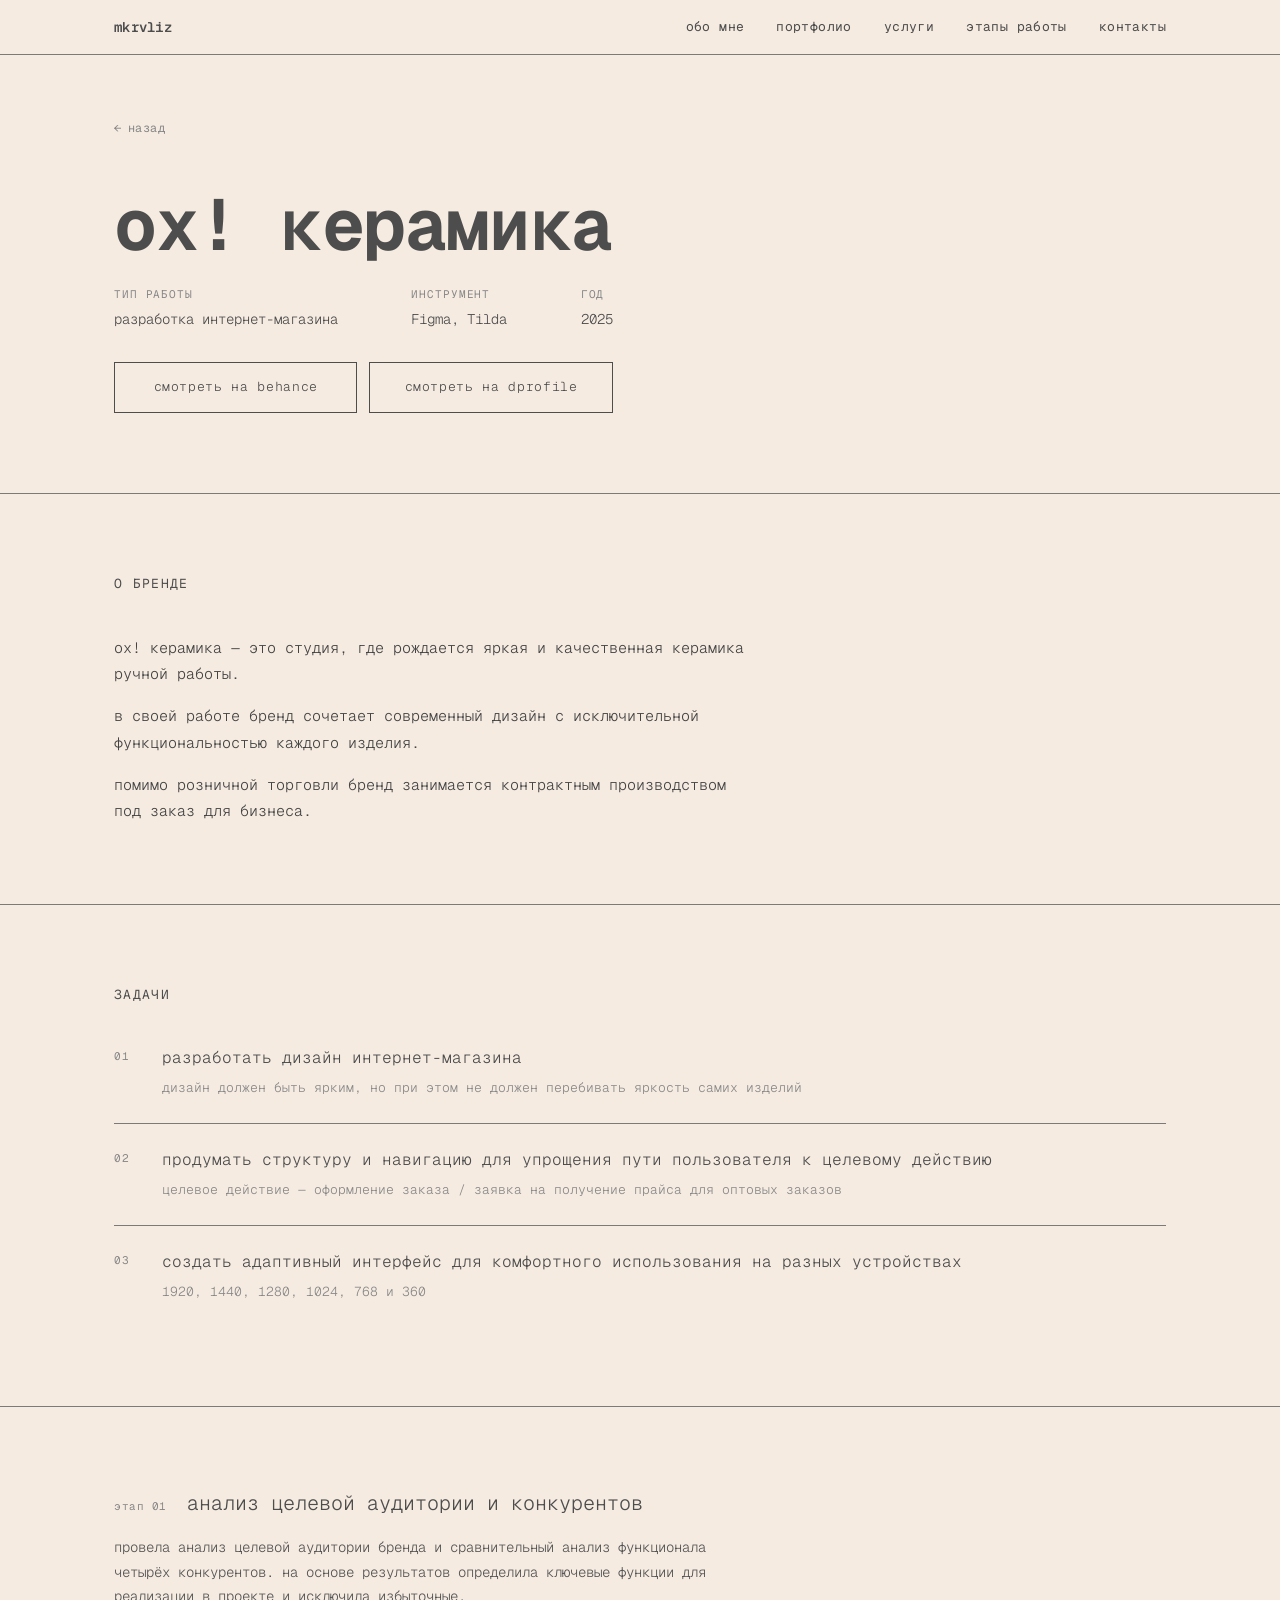
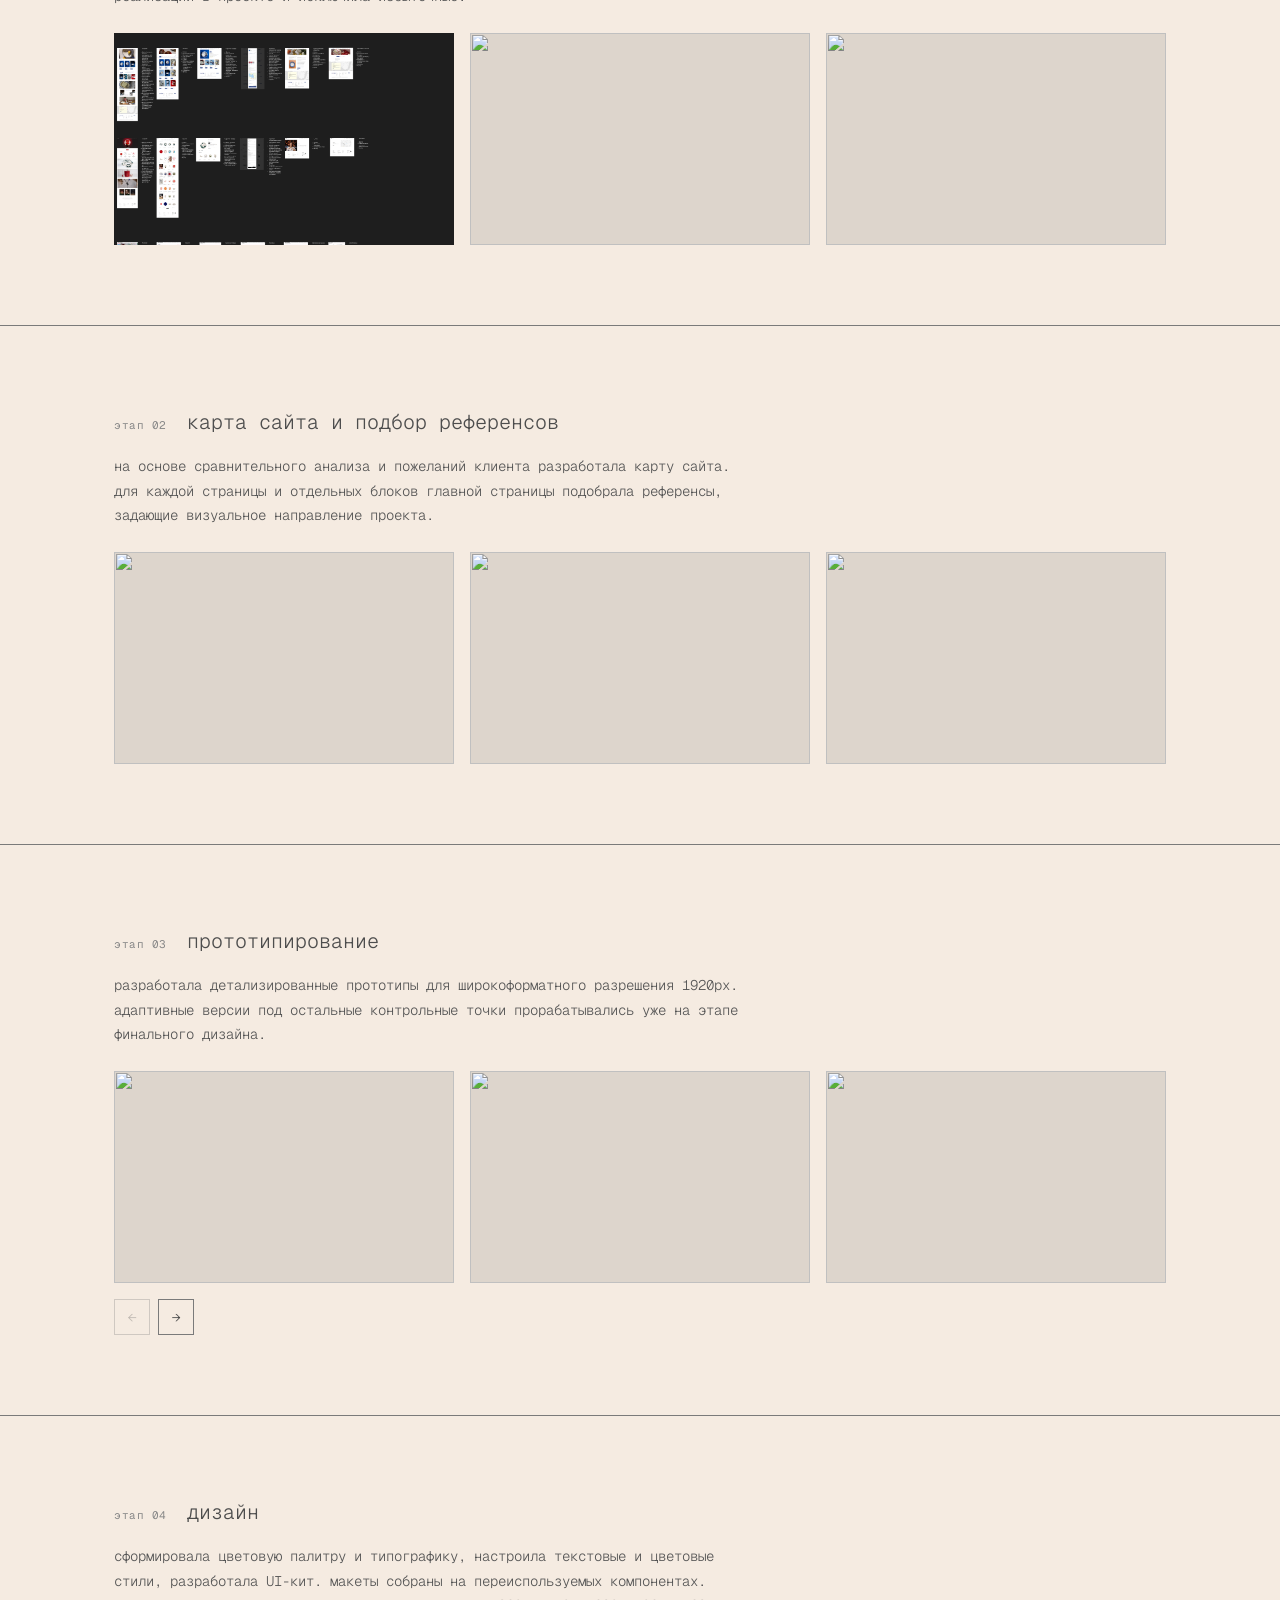
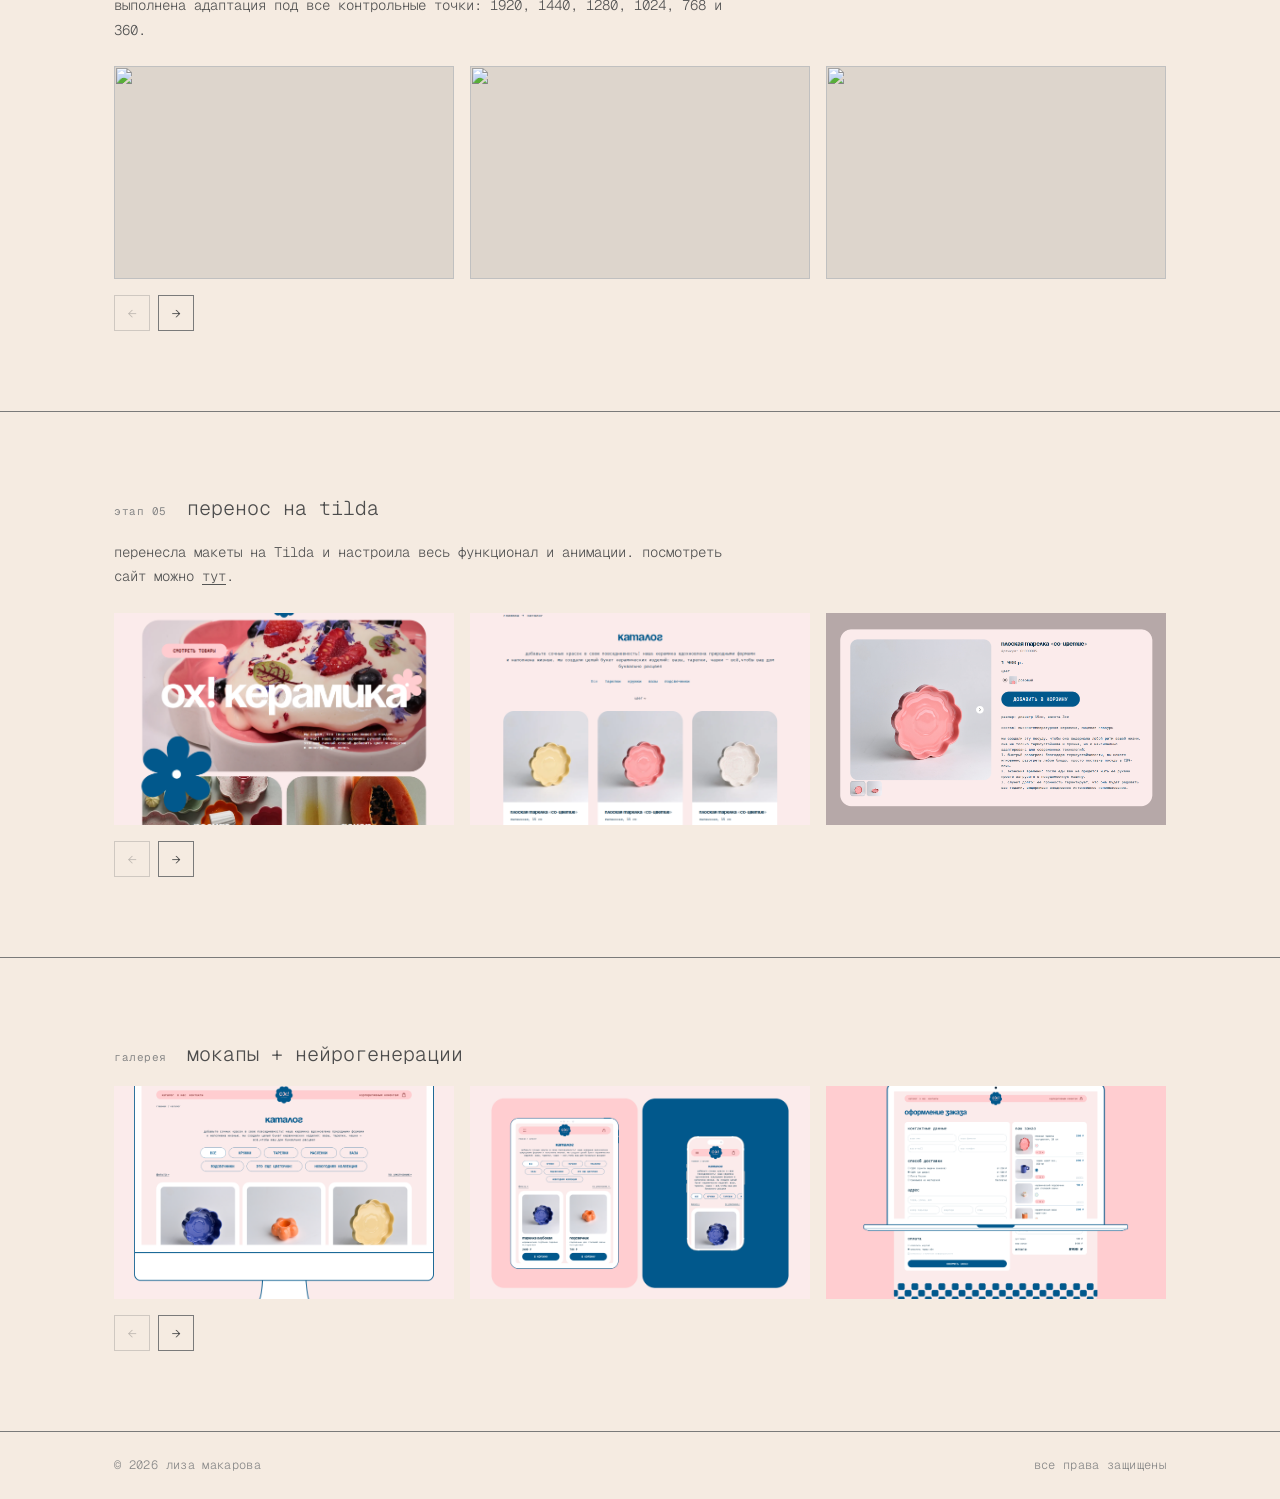
==== project-oh-keramika/index.html @ 7982aca6 "update portfolio: nav, back button, contact order, scroll fix - добавить «этапы работы» в шапку всех" ====
<!DOCTYPE html>
<html lang="ru">
<head>
  <meta charset="UTF-8">
  <meta name="viewport" content="width=device-width, initial-scale=1.0">
  <title>ох! керамика — лиза макарова</title>
  <link rel="preconnect" href="https://fonts.googleapis.com">
  <link rel="preconnect" href="https://fonts.gstatic.com" crossorigin>
  <link href="https://fonts.googleapis.com/css2?family=Geist+Mono:wght@100..900&display=swap" rel="stylesheet">
  <link rel="stylesheet" href="../css/common.css">
  <link rel="stylesheet" href="../css/project.css">
</head>
<body>

  <!-- ── header ── -->
  <header>
    <div class="container">
      <a href="../" class="logo">mkrvliz</a>
      <nav>
        <a href="../#about">обо мне</a>
        <a href="../#portfolio">портфолио</a>
        <a href="../#services">услуги</a>
        <a href="../#process">этапы работы</a>
        <a href="../#contacts">контакты</a>
      </nav>
      <button class="burger" id="burger-btn" aria-label="открыть меню" aria-expanded="false">
        <span></span>
        <span></span>
        <span></span>
      </button>
    </div>
  </header>

  <!-- ── mobile menu ── -->
  <div class="mobile-menu" id="mobile-menu">
    <nav class="mobile-nav">
      <a href="../#about">обо мне</a>
      <a href="../#portfolio">портфолио</a>
      <a href="../#services">услуги</a>
      <a href="../#process">этапы работы</a>
      <a href="../#contacts">контакты</a>
    </nav>
  </div>

  <main>

    <!-- ── hero ── -->
    <section id="project-hero">
      <div class="container">
        <a href="../#portfolio" class="back-link">
          <span class="back-arrow">←</span> назад
        </a>
        <div class="project-header-content">
        <h1 class="project-title">ох! керамика</h1>
        <div class="project-meta">
          <div class="project-meta-item">
            <span class="meta-label">тип работы</span>
            <span class="meta-value">разработка интернет-магазина</span>
          </div>
          <div class="project-meta-item">
            <span class="meta-label">инструмент</span>
            <span class="meta-value">Figma, Tilda</span>
          </div>
          <div class="project-meta-item">
            <span class="meta-label">год</span>
            <span class="meta-value">2025</span>
          </div>
        </div>
        <div class="project-links">
          <a href="https://www.behance.net/gallery/238426285/oh-keramika-internet-magazin-e-commerce" class="project-link-btn" target="_blank" rel="noopener">смотреть на behance</a>
          <a href="https://dprofile.ru/case/157200/ox-keramika-internet-magazin-e-commerce" class="project-link-btn" target="_blank" rel="noopener">смотреть на dprofile</a>
        </div>
        </div>
      </div>
    </section>

    <!-- ── о бренде ── -->
    <section id="project-about">
      <div class="container">
        <h2 class="section-heading">о бренде</h2>
        <div class="about-text">
          <p>ох! керамика — это студия, где рождается яркая и качественная керамика ручной работы.</p>
          <p>в своей работе бренд сочетает современный дизайн с исключительной функциональностью каждого изделия.</p>
          <p>помимо розничной торговли бренд занимается контрактным производством под заказ для бизнеса.</p>
        </div>
      </div>
    </section>

    <!-- ── задачи ── -->
    <section id="project-tasks">
      <div class="container">
        <h2 class="section-heading">задачи</h2>
        <ul class="tasks-list">
          <li class="task-item">
            <span class="task-index">01</span>
            <div class="task-body">
              <span class="task-name">разработать дизайн интернет-магазина</span>
              <span class="task-note">дизайн должен быть ярким, но при этом не должен перебивать яркость самих изделий</span>
            </div>
          </li>
          <li class="task-item">
            <span class="task-index">02</span>
            <div class="task-body">
              <span class="task-name">продумать структуру и навигацию для упрощения пути пользователя к целевому действию</span>
              <span class="task-note">целевое действие — оформление заказа / заявка на получение прайса для оптовых заказов</span>
            </div>
          </li>
          <li class="task-item">
            <span class="task-index">03</span>
            <div class="task-body">
              <span class="task-name">создать адаптивный интерфейс для комфортного использования на разных устройствах</span>
              <span class="task-note">1920, 1440, 1280, 1024, 768 и 360</span>
            </div>
          </li>
        </ul>
      </div>
    </section>

    <!-- ── этапы ── -->

    <div class="stage">
      <div class="container">
        <div class="stage-header">
          <span class="stage-index">этап 01</span>
          <span class="stage-title">анализ целевой аудитории и конкурентов</span>
        </div>
        <p class="stage-desc">провела анализ целевой аудитории бренда и сравнительный анализ функционала четырёх конкурентов. на основе результатов определила ключевые функции для реализации в проекте и исключила избыточные.</p>
        <div class="stage-screens">
          <div class="screen-placeholder"><img src="../images/oh-keramika/01-01.png" alt=""></div>
          <div class="screen-placeholder"><img src="../images/oh-keramika/01-02.jpg" alt=""></div>
          <div class="screen-placeholder"><img src="../images/oh-keramika/01-03.jpg" alt=""></div>
        </div>
      </div>
    </div>

    <div class="stage">
      <div class="container">
        <div class="stage-header">
          <span class="stage-index">этап 02</span>
          <span class="stage-title">карта сайта и подбор референсов</span>
        </div>
        <p class="stage-desc">на основе сравнительного анализа и пожеланий клиента разработала карту сайта. для каждой страницы и отдельных блоков главной страницы подобрала референсы, задающие визуальное направление проекта.</p>
        <div class="stage-screens">
          <div class="screen-placeholder"><img src="../images/oh-keramika/02-01.png" alt=""></div>
          <div class="screen-placeholder"><img src="../images/oh-keramika/02-02.png" alt=""></div>
          <div class="screen-placeholder"><img src="../images/oh-keramika/02-03.png" alt=""></div>
        </div>
      </div>
    </div>

    <div class="stage">
      <div class="container">
        <div class="stage-header">
          <span class="stage-index">этап 03</span>
          <span class="stage-title">прототипирование</span>
        </div>
        <p class="stage-desc">разработала детализированные прототипы для широкоформатного разрешения 1920px. адаптивные версии под остальные контрольные точки прорабатывались уже на этапе финального дизайна.</p>
        <div class="slider-wrap">
          <div class="slider-viewport">
            <div class="slider-track">
              <div class="screen-placeholder"><img src="../images/oh-keramika/03-01.png" alt=""></div>
              <div class="screen-placeholder"><img src="../images/oh-keramika/03-02.png" alt=""></div>
              <div class="screen-placeholder"><img src="../images/oh-keramika/03-03.png" alt=""></div>
              <div class="screen-placeholder"><img src="../images/oh-keramika/03-04.png" alt=""></div>
              <div class="screen-placeholder"><img src="../images/oh-keramika/03-05.png" alt=""></div>
            </div>
          </div>
          <div class="slider-controls">
            <button class="slider-arrow slider-prev" aria-label="назад" disabled>←</button>
            <button class="slider-arrow slider-next" aria-label="вперёд">→</button>
          </div>
        </div>
      </div>
    </div>

    <div class="stage">
      <div class="container">
        <div class="stage-header">
          <span class="stage-index">этап 04</span>
          <span class="stage-title">дизайн</span>
        </div>
        <p class="stage-desc">сформировала цветовую палитру и типографику, настроила текстовые и цветовые стили, разработала UI-кит. макеты собраны на переиспользуемых компонентах. выполнена адаптация под все контрольные точки: 1920, 1440, 1280, 1024, 768 и 360.</p>
        <div class="slider-wrap">
          <div class="slider-viewport">
            <div class="slider-track">
              <div class="screen-placeholder"><img src="../images/oh-keramika/04-01.png" alt=""></div>
              <div class="screen-placeholder"><img src="../images/oh-keramika/04-02.png" alt=""></div>
              <div class="screen-placeholder"><img src="../images/oh-keramika/04-03.png" alt=""></div>
              <div class="screen-placeholder"><img src="../images/oh-keramika/04-04.png" alt=""></div>
              <div class="screen-placeholder"><img src="../images/oh-keramika/04-05.png" alt=""></div>
              <div class="screen-placeholder"><img src="../images/oh-keramika/04-06.png" alt=""></div>
              <div class="screen-placeholder"><img src="../images/oh-keramika/04-07.png" alt=""></div>
              <div class="screen-placeholder"><img src="../images/oh-keramika/04-08.png" alt=""></div>
              <div class="screen-placeholder"><img src="../images/oh-keramika/04-09.png" alt=""></div>
              <div class="screen-placeholder"><img src="../images/oh-keramika/04-10.png" alt=""></div>
              <div class="screen-placeholder"><img src="../images/oh-keramika/04-11.png" alt=""></div>
              <div class="screen-placeholder"><img src="../images/oh-keramika/04-12.png" alt=""></div>
              <div class="screen-placeholder"><img src="../images/oh-keramika/04-13.png" alt=""></div>
              <div class="screen-placeholder"><img src="../images/oh-keramika/04-14.png" alt=""></div>
            </div>
          </div>
          <div class="slider-controls">
            <button class="slider-arrow slider-prev" aria-label="назад" disabled>←</button>
            <button class="slider-arrow slider-next" aria-label="вперёд">→</button>
          </div>
        </div>
      </div>
    </div>

    <div class="stage">
      <div class="container">
        <div class="stage-header">
          <span class="stage-index">этап 05</span>
          <span class="stage-title">перенос на tilda</span>
        </div>
        <p class="stage-desc">перенесла макеты на Tilda и настроила весь функционал и анимации. посмотреть сайт можно <a href="https://ohkeramika.ru/" target="_blank" rel="noopener" style="text-decoration: underline; text-underline-offset: 3px; text-decoration-thickness: 1px; color: inherit;">тут</a>.</p>
        <div class="slider-wrap">
          <div class="slider-viewport">
            <div class="slider-track">
              <div class="screen-placeholder"><img src="../images/oh-keramika/05-01.png" alt=""></div>
              <div class="screen-placeholder"><img src="../images/oh-keramika/05-02.png" alt=""></div>
              <div class="screen-placeholder"><img src="../images/oh-keramika/05-03.png" alt=""></div>
              <div class="screen-placeholder"><img src="../images/oh-keramika/05-04.png" alt=""></div>
              <div class="screen-placeholder"><img src="../images/oh-keramika/05-05.png" alt=""></div>
            </div>
          </div>
          <div class="slider-controls">
            <button class="slider-arrow slider-prev" aria-label="назад" disabled>←</button>
            <button class="slider-arrow slider-next" aria-label="вперёд">→</button>
          </div>
        </div>
      </div>
    </div>

    <div class="stage">
      <div class="container">
        <div class="stage-header">
          <span class="stage-index">галерея</span>
          <span class="stage-title">мокапы + нейрогенерации</span>
        </div>
        <div class="slider-wrap">
          <div class="slider-viewport">
            <div class="slider-track">
              <div class="screen-placeholder"><img src="../images/oh-keramika/06-01.png" alt=""></div>
              <div class="screen-placeholder"><img src="../images/oh-keramika/06-02.png" alt=""></div>
              <div class="screen-placeholder"><img src="../images/oh-keramika/06-03.png" alt=""></div>
              <div class="screen-placeholder"><img src="../images/oh-keramika/06-04.png" alt=""></div>
              <div class="screen-placeholder"><img src="../images/oh-keramika/06-05.png" alt=""></div>
              <div class="screen-placeholder"><img src="../images/oh-keramika/06-06.png" alt=""></div>
              <div class="screen-placeholder"><img src="../images/oh-keramika/06-07.png" alt=""></div>
              <div class="screen-placeholder"><img src="../images/oh-keramika/06-08.png" alt=""></div>
              <div class="screen-placeholder"><img src="../images/oh-keramika/06-09.png" alt=""></div>
            </div>
          </div>
          <div class="slider-controls">
            <button class="slider-arrow slider-prev" aria-label="назад" disabled>←</button>
            <button class="slider-arrow slider-next" aria-label="вперёд">→</button>
          </div>
        </div>
      </div>
    </div>

  </main>

  <!-- ── lightbox ── -->
  <div class="lightbox" id="lightbox">
    <button class="lightbox-close" id="lightbox-close" aria-label="закрыть">✕</button>
    <button class="lightbox-prev" id="lightbox-prev" aria-label="предыдущее">←</button>
    <img id="lightbox-img" src="" alt="">
    <button class="lightbox-next" id="lightbox-next" aria-label="следующее">→</button>
  </div>
  <div class="lightbox-magnifier" id="lightbox-magnifier"></div>

  <!-- ── footer ── -->
  <footer>
    <div class="container">
      <p>© 2026 лиза макарова</p>
      <p>все права защищены</p>
    </div>
  </footer>

  <script src="../js/common.js"></script>
  <script src="../js/project.js"></script>
</body>
</html>
---- css/common.css ----
*, *::before, *::after {
  box-sizing: border-box;
  margin: 0;
  padding: 0;
}

html, body {
  cursor: url("data:image/svg+xml,%3Csvg xmlns='http://www.w3.org/2000/svg' width='16' height='22' viewBox='0 0 16 22'%3E%3Cpath d='M0 0 L0 18 L4.5 13.5 L7.5 20 L9.5 19 L6.5 12 L12 12 Z' fill='%234D4D4D'/%3E%3C/svg%3E") 0 0, auto;
}

html {
  scroll-behavior: auto;
}

body {
  font-family: 'Geist Mono', monospace;
  font-size: 16px;
  line-height: 1.6;
  color: #4D4D4D;
  background-color: #F5EBE1;
}

a {
  color: #4D4D4D;
  text-decoration: none;
  background-image: linear-gradient(#7A7A7A, #7A7A7A);
  background-position: 0% 100%;
  background-repeat: no-repeat;
  background-size: 0% 0.9px;
  transition: background-size 0.3s ease;
}

a:hover {
  background-size: 100% 0.9px;
}

.logo {
  background-image: none;
}

.logo:hover {
  background-size: 0%;
}

/* ── layout ── */

.container {
  max-width: 1100px;
  margin: 0 auto;
  padding: 0 24px;
}

section {
  padding: 80px 0;
  border-top: 1px solid #7A7A7A;
}

/* ── header / nav ── */

header {
  position: sticky;
  top: 0;
  background: #F5EBE1;
  border-bottom: 1px solid #7A7A7A;
  z-index: 100;
}

header .container {
  display: flex;
  align-items: center;
  justify-content: space-between;
  padding-top: 16px;
  padding-bottom: 16px;
}

.logo {
  font-size: 14px;
  font-weight: 600;
  letter-spacing: 0.02em;
}

nav {
  display: flex;
  gap: 32px;
}

nav a {
  font-size: 13px;
  letter-spacing: 0.03em;
}

/* ── footer ── */

footer {
  border-top: 1px solid #7A7A7A;
  padding: 24px 0;
}

footer .container {
  display: flex;
  align-items: center;
  justify-content: space-between;
}

footer p {
  font-size: 12px;
  font-weight: 300;
  color: #888;
  letter-spacing: 0.03em;
}

/* ── burger ── */

.burger {
  display: none;
  flex-direction: column;
  justify-content: center;
  gap: 6px;
  background: none;
  border: none;
  cursor: pointer;
  padding: 4px;
}

.burger span {
  display: block;
  width: 22px;
  height: 1.5px;
  background: #4D4D4D;
  transition: transform 0.3s ease, opacity 0.3s ease;
}

.burger.open span:nth-child(1) { transform: translateY(7.5px) rotate(45deg); }
.burger.open span:nth-child(2) { opacity: 0; }
.burger.open span:nth-child(3) { transform: translateY(-7.5px) rotate(-45deg); }

/* ── mobile menu ── */

.mobile-menu {
  display: none;
}

/* ── responsive ── */

@media (max-width: 1024px) {
  section {
    padding: 48px 0;
    scroll-margin-top: 50px;
  }

  nav {
    display: none;
  }

  .burger {
    display: flex;
  }

  .mobile-menu {
    display: flex;
    position: fixed;
    top: 0;
    left: 0;
    width: 100%;
    height: 100%;
    background: #F5EBE1;
    z-index: 99;
    flex-direction: column;
    align-items: center;
    justify-content: center;
    transform: translateY(-100%);
    transition: transform 0.3s ease;
  }

  .mobile-menu.open {
    transform: translateY(0);
  }

  .mobile-nav {
    display: flex;
    flex-direction: column;
    align-items: center;
    gap: 36px;
  }

  .mobile-nav a {
    font-size: 20px;
    letter-spacing: 0.04em;
    color: #4D4D4D;
  }

  footer .container {
    flex-direction: column;
    align-items: flex-start;
    gap: 8px;
  }
}
---- css/project.css ----
/* ── project hero ── */

#project-hero {
  border-top: none;
  padding: 64px 0 80px;
}

.back-link {
  display: flex;
  width: fit-content;
  align-items: center;
  gap: 6px;
  font-size: 12px;
  letter-spacing: 0.05em;
  color: #888;
  margin-bottom: 48px;
}

.back-link:hover {
  color: #4D4D4D;
  text-decoration: none;
}

.back-arrow {
  display: inline-block;
  transition: transform 0.2s ease;
}

.back-link:hover .back-arrow {
  transform: translateX(-4px);
}

.project-title {
  font-size: clamp(32px, 6vw, 72px);
  font-weight: 700;
  line-height: 1.05;
  letter-spacing: -0.02em;
  margin-bottom: 24px;
}

.project-meta {
  display: flex;
  justify-content: space-between;
  flex-wrap: wrap;
  gap: 16px;
  margin-bottom: 32px;
}

.project-meta-item {
  display: flex;
  flex-direction: column;
  gap: 4px;
}

.meta-label {
  font-size: 11px;
  font-weight: 400;
  letter-spacing: 0.08em;
  text-transform: uppercase;
  color: #888;
}

.meta-value {
  font-size: 14px;
  font-weight: 300;
}

.project-header-content {
  display: inline-flex;
  flex-direction: column;
  align-items: stretch;
}

.project-links {
  display: grid;
  grid-template-columns: 1fr 1fr;
  gap: 12px;
}

.project-link-btn {
  display: flex;
  align-items: center;
  justify-content: center;
  padding: 14px 24px;
  border: 1px solid #4D4D4D;
  font-family: inherit;
  font-size: 13px;
  font-weight: 300;
  letter-spacing: 0.05em;
  color: #4D4D4D;
  text-decoration: none;
  transition: background 0.2s ease, color 0.2s ease;
}

.project-link-btn:hover {
  background: #4D4D4D;
  color: #F5EBE1;
  text-decoration: none;
}

/* ── section heading ── */

.section-heading {
  font-size: 13px;
  font-weight: 400;
  letter-spacing: 0.1em;
  text-transform: uppercase;
  margin-bottom: 40px;
}

/* ── about brand ── */

#project-about .about-text {
  max-width: 640px;
  display: flex;
  flex-direction: column;
  gap: 16px;
}

#project-about p {
  font-size: 15px;
  font-weight: 300;
  line-height: 1.75;
  color: #444;
}

/* ── tasks ── */

.tasks-list {
  list-style: none;
  display: flex;
  flex-direction: column;
}

.task-item {
  border-top: 1px solid #7A7A7A;
  padding: 24px 0;
  display: flex;
  gap: 24px;
}

.task-item:first-child {
  border-top: none;
  padding-top: 0;
}

.task-index {
  font-size: 11px;
  font-weight: 400;
  letter-spacing: 0.05em;
  color: #888;
  min-width: 24px;
  flex-shrink: 0;
  padding-top: 2px;
}

.task-body {
  display: flex;
  flex-direction: column;
  gap: 8px;
}

.task-name {
  font-size: 16px;
  font-weight: 300;
  line-height: 1.5;
}

.task-note {
  font-size: 13px;
  font-weight: 300;
  color: #888;
  line-height: 1.6;
}

/* ── stages ── */

.stage {
  padding: 80px 0;
  border-top: 1px solid #7A7A7A;
}

.stage-header {
  display: flex;
  align-items: baseline;
  gap: 20px;
  margin-bottom: 16px;
}

.stage-index {
  font-size: 11px;
  font-weight: 400;
  letter-spacing: 0.05em;
  color: #888;
  flex-shrink: 0;
}

.stage-title {
  font-size: 20px;
  font-weight: 300;
}

.stage-desc {
  font-size: 14px;
  font-weight: 300;
  line-height: 1.75;
  color: #555;
  max-width: 640px;
  margin-bottom: 24px;
}

.stage-screens {
  display: grid;
  grid-template-columns: repeat(3, 1fr);
  gap: 16px;
}

/* ── screen placeholders (fade-in) ── */

.screen-placeholder {
  width: 100%;
  aspect-ratio: 16 / 10;
  background-color: #DDD5CC;
  display: flex;
  align-items: center;
  justify-content: center;
  opacity: 0;
  transform: translateY(20px);
  transition: opacity 0.5s ease, transform 0.5s ease;
}

.screen-placeholder.visible {
  opacity: 1;
  transform: translateY(0);
}

.screen-placeholder img {
  width: 100%;
  height: 100%;
  object-fit: cover;
  display: block;
  cursor: zoom-in;
}

/* ── slider ── */

.slider-wrap {
  position: relative;
}

.slider-viewport {
  overflow: hidden;
}

.slider-track {
  display: flex;
  gap: 16px;
  transition: transform 0.35s ease;
}

.slider-track .screen-placeholder {
  flex: 0 0 auto;
}

.slider-controls {
  display: flex;
  gap: 8px;
  margin-top: 16px;
}

.slider-arrow {
  background: none;
  border: 1px solid #7A7A7A;
  color: #4D4D4D;
  font-family: inherit;
  font-size: 14px;
  font-weight: 300;
  width: 36px;
  height: 36px;
  display: flex;
  align-items: center;
  justify-content: center;
  cursor: pointer;
  transition: background 0.2s ease, color 0.2s ease;
}

.slider-arrow:hover:not(:disabled) {
  background: #4D4D4D;
  color: #F5EBE1;
}

.slider-arrow:disabled {
  opacity: 0.3;
  cursor: default;
}

/* ── lightbox ── */

.lightbox {
  display: none;
  position: fixed;
  inset: 0;
  background: rgba(0, 0, 0, 0.88);
  z-index: 200;
  align-items: center;
  justify-content: center;
}

.lightbox.open {
  display: flex;
}

.lightbox img {
  max-width: 90vw;
  max-height: 90vh;
  object-fit: contain;
  display: block;
  cursor: crosshair;
}

.lightbox-magnifier {
  position: fixed;
  width: 300px;
  height: 190px;
  border: 1px solid rgba(255, 255, 255, 0.5);
  pointer-events: none;
  display: none;
  background-repeat: no-repeat;
  z-index: 210;
  box-shadow: 0 0 0 1px rgba(0,0,0,0.3);
}

.lightbox-close {
  position: fixed;
  top: 20px;
  right: 24px;
  background: none;
  border: none;
  color: #fff;
  font-size: 28px;
  font-weight: 300;
  line-height: 1;
  cursor: pointer;
  opacity: 0.7;
  transition: opacity 0.2s ease;
  font-family: inherit;
}

.lightbox-close:hover { opacity: 1; }

.lightbox-prev,
.lightbox-next {
  position: fixed;
  top: 50%;
  transform: translateY(-50%);
  background: none;
  border: none;
  color: #fff;
  font-size: 28px;
  font-weight: 300;
  line-height: 1;
  cursor: pointer;
  opacity: 0.7;
  transition: opacity 0.2s ease;
  font-family: inherit;
  padding: 16px;
}

.lightbox-prev { left: 16px; }
.lightbox-next { right: 16px; }

.lightbox-prev:hover,
.lightbox-next:hover { opacity: 1; }

/* ── responsive ── */

@media (max-width: 1024px) {
  .stage {
    padding: 48px 0;
  }

  .section-heading {
    margin-bottom: 32px;
  }

  #project-hero {
    padding: 40px 0 48px;
  }
}

@media (max-width: 768px) {
  .stage-screens {
    grid-template-columns: 1fr;
    gap: 12px;
  }

  .project-meta {
    gap: 20px;
  }
}

@media (max-width: 480px) {
  .stage {
    padding: 40px 0;
  }

  .stage-screens {
    grid-template-columns: 1fr;
  }
}
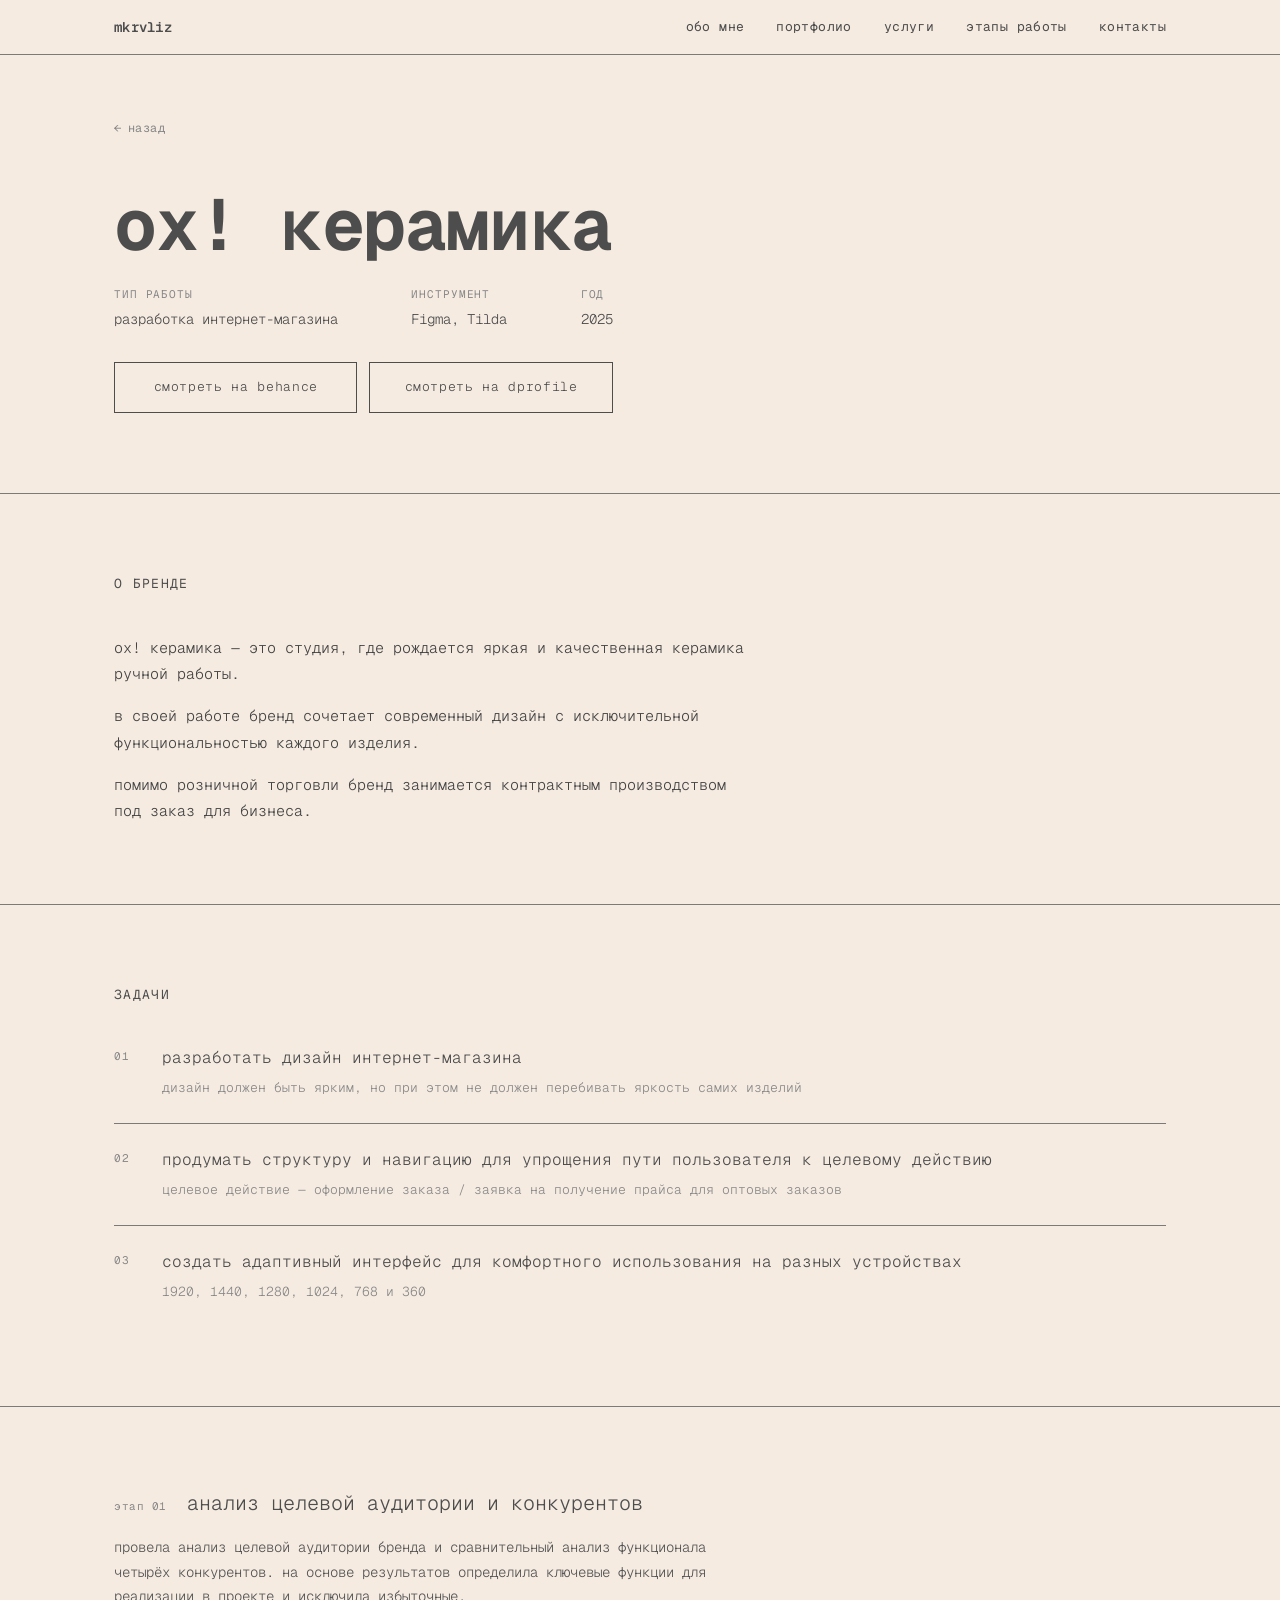
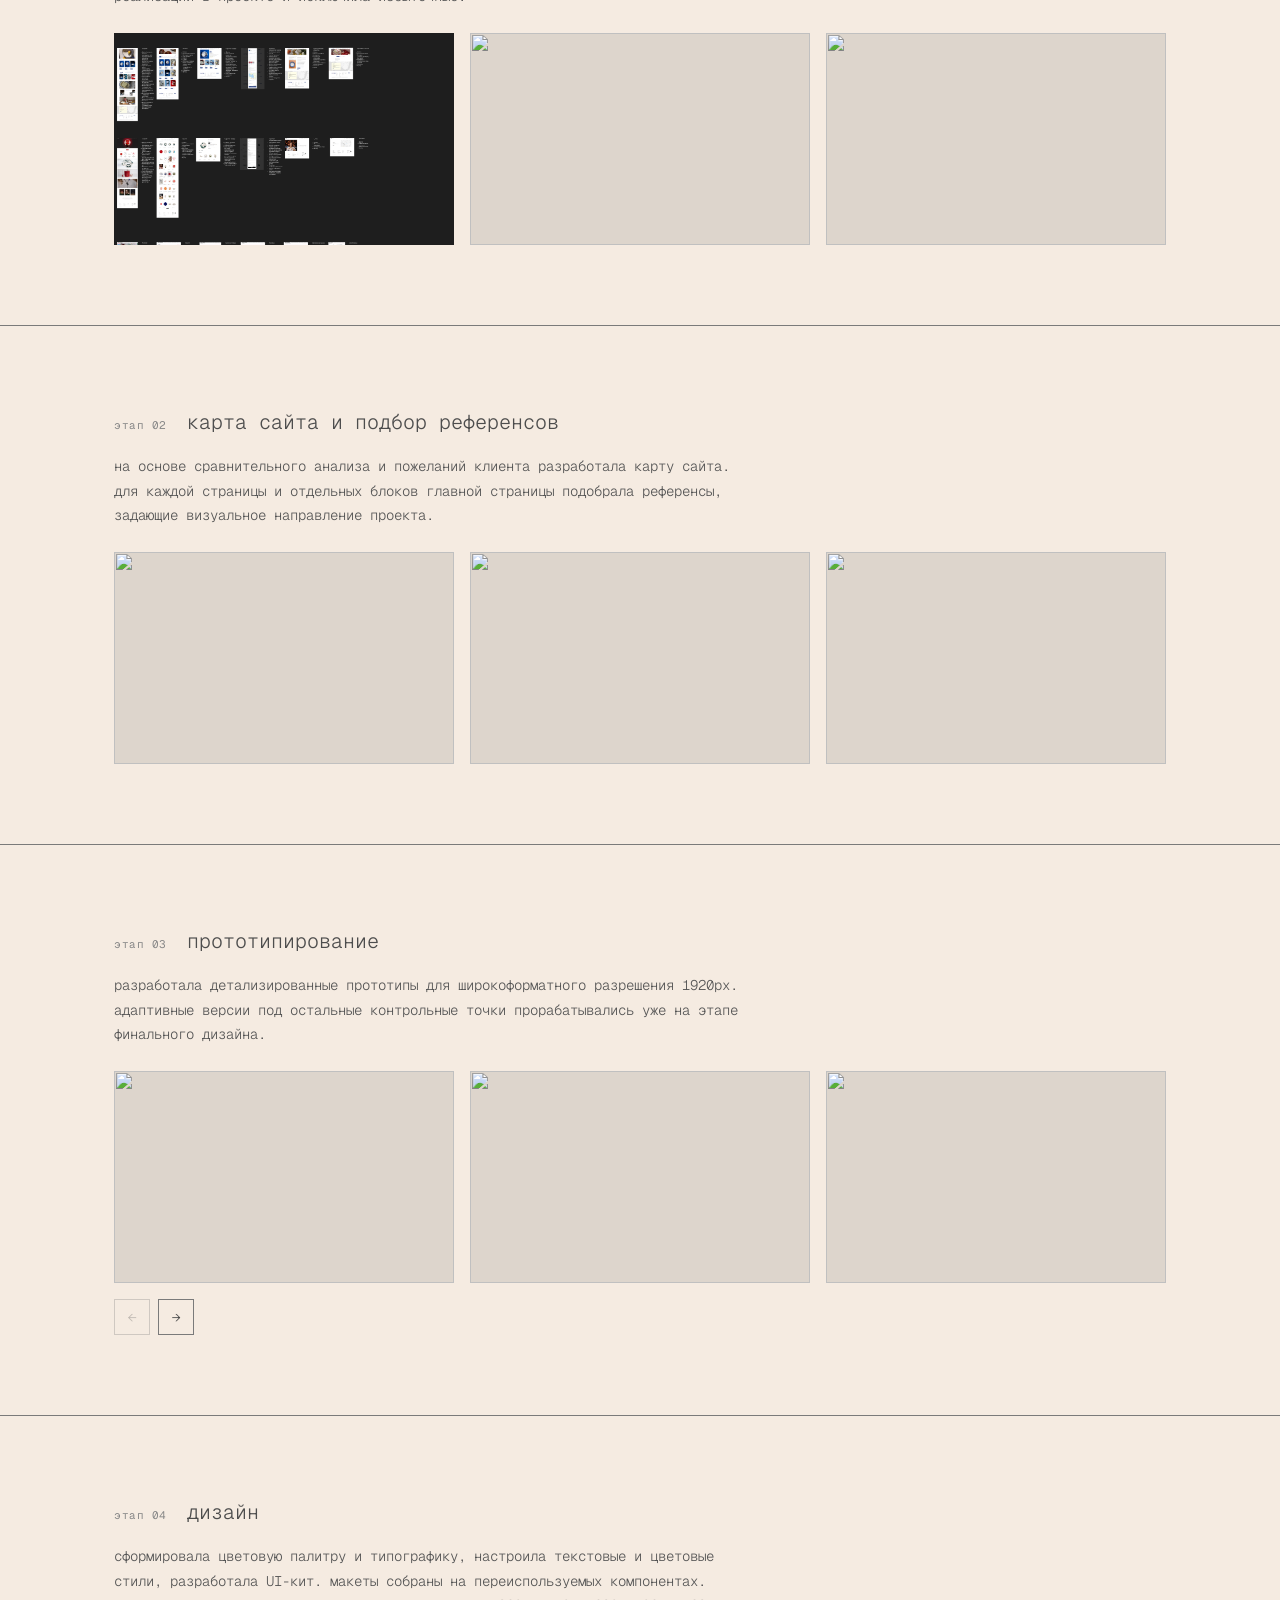
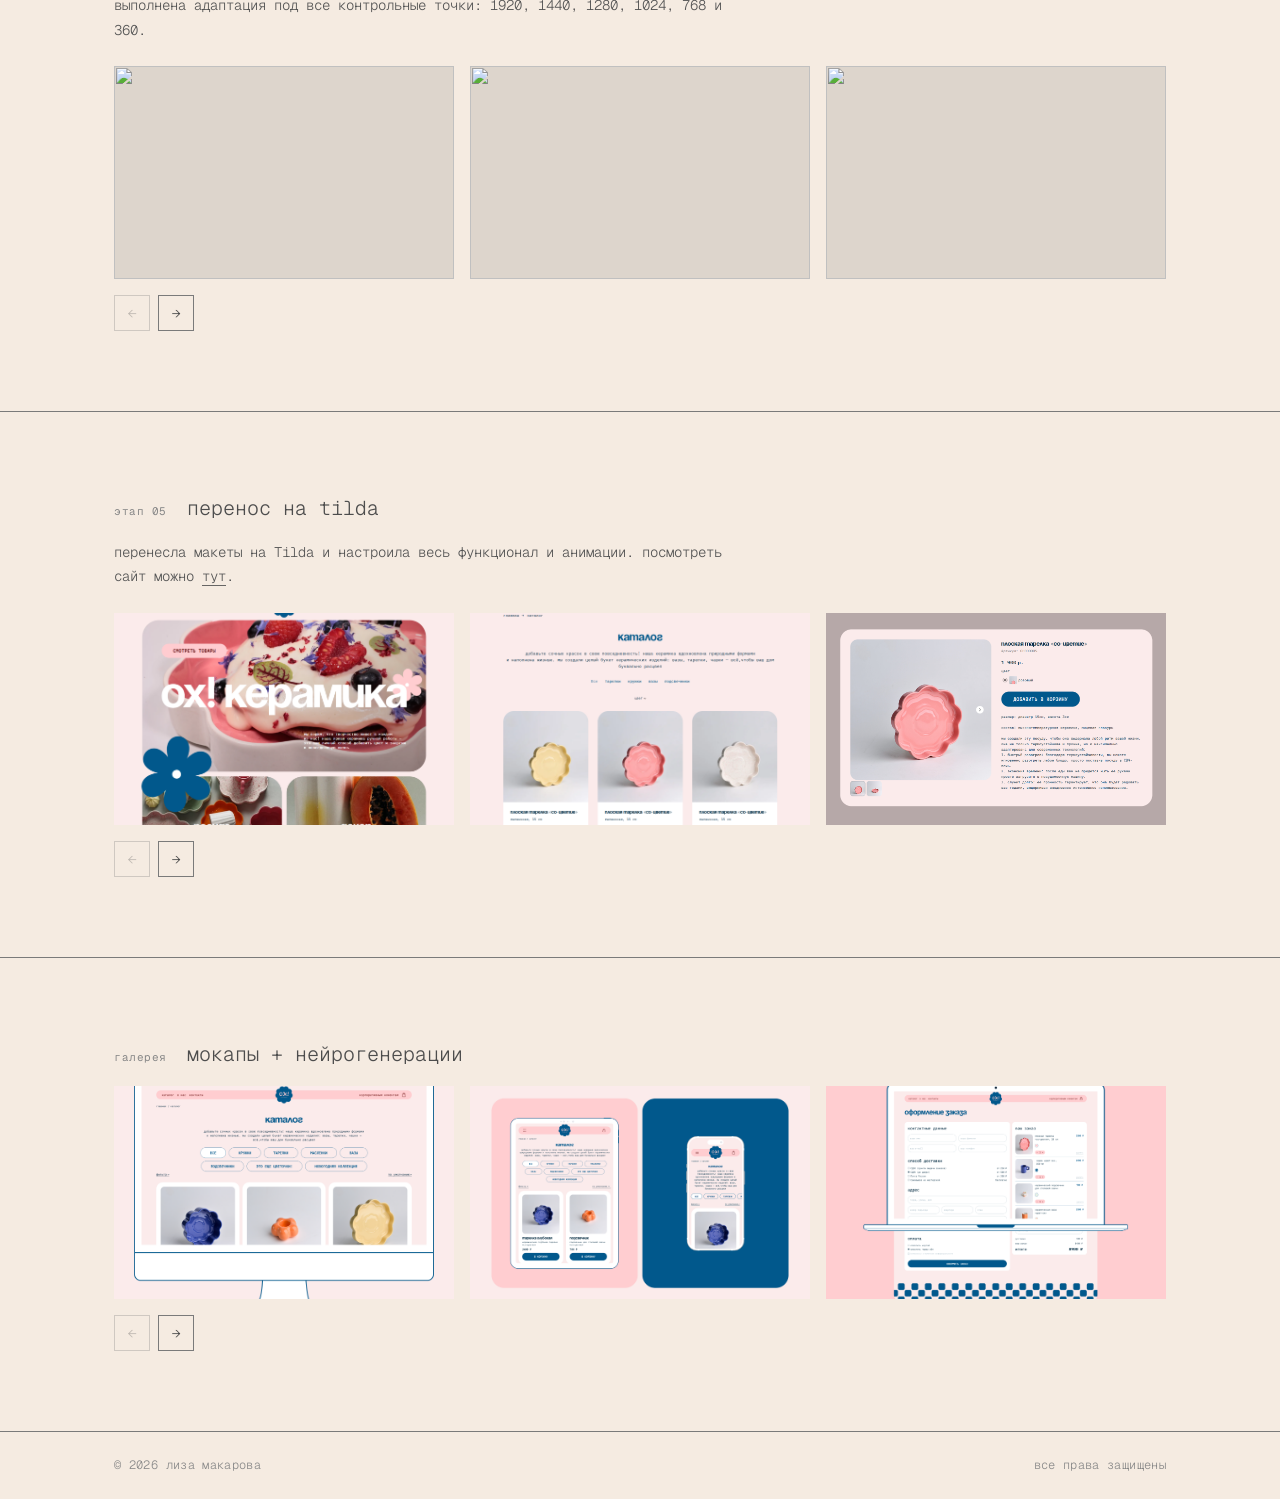
==== commit 4b3baf8a: "refactor: drop dead rules, gate transform hovers behind hover-capable devices - remove empty :hover " ====
--- a/project-oh-keramika/index.html
+++ b/project-oh-keramika/index.html
@@ -213,7 +213,7 @@
           <span class="stage-index">этап 05</span>
           <span class="stage-title">перенос на tilda</span>
         </div>
-        <p class="stage-desc">перенесла макеты на Tilda и настроила весь функционал и анимации. посмотреть сайт можно <a href="https://ohkeramika.ru/" target="_blank" rel="noopener" style="text-decoration: underline; text-underline-offset: 3px; text-decoration-thickness: 1px; color: inherit;">тут</a>.</p>
+        <p class="stage-desc">перенесла макеты на Tilda и настроила весь функционал и анимации. посмотреть сайт можно <a href="https://ohkeramika.ru/" class="inline-link" target="_blank" rel="noopener">тут</a>.</p>
         <div class="slider-wrap">
           <div class="slider-viewport">
             <div class="slider-track">
--- a/css/common.css
+++ b/css/common.css
@@ -36,10 +36,6 @@
 
 .logo {
   background-image: none;
-}
-
-.logo:hover {
-  background-size: 0%;
 }
 
 /* ── layout ── */
--- a/css/project.css
+++ b/css/project.css
@@ -16,18 +16,19 @@
   margin-bottom: 48px;
 }
 
-.back-link:hover {
-  color: #4D4D4D;
-  text-decoration: none;
-}
-
 .back-arrow {
   display: inline-block;
   transition: transform 0.2s ease;
 }
 
-.back-link:hover .back-arrow {
-  transform: translateX(-4px);
+@media (hover: hover) {
+  .back-link:hover {
+    color: #4D4D4D;
+  }
+
+  .back-link:hover .back-arrow {
+    transform: translateX(-4px);
+  }
 }
 
 .project-title {
@@ -92,10 +93,11 @@
   transition: background 0.2s ease, color 0.2s ease;
 }
 
-.project-link-btn:hover {
-  background: #4D4D4D;
-  color: #F5EBE1;
-  text-decoration: none;
+@media (hover: hover) {
+  .project-link-btn:hover {
+    background: #4D4D4D;
+    color: #F5EBE1;
+  }
 }
 
 /* ── section heading ── */
@@ -106,6 +108,14 @@
   letter-spacing: 0.1em;
   text-transform: uppercase;
   margin-bottom: 40px;
+}
+
+/* ── inline link inside paragraph ── */
+
+.inline-link {
+  color: inherit;
+  background-image: linear-gradient(currentColor, currentColor);
+  background-size: 100% 0.9px;
 }
 
 /* ── about brand ── */
@@ -284,9 +294,11 @@
   transition: background 0.2s ease, color 0.2s ease;
 }
 
-.slider-arrow:hover:not(:disabled) {
-  background: #4D4D4D;
-  color: #F5EBE1;
+@media (hover: hover) {
+  .slider-arrow:hover:not(:disabled) {
+    background: #4D4D4D;
+    color: #F5EBE1;
+  }
 }
 
 .slider-arrow:disabled {
@@ -403,8 +415,4 @@
   .stage {
     padding: 40px 0;
   }
-
-  .stage-screens {
-    grid-template-columns: 1fr;
-  }
-}
+}
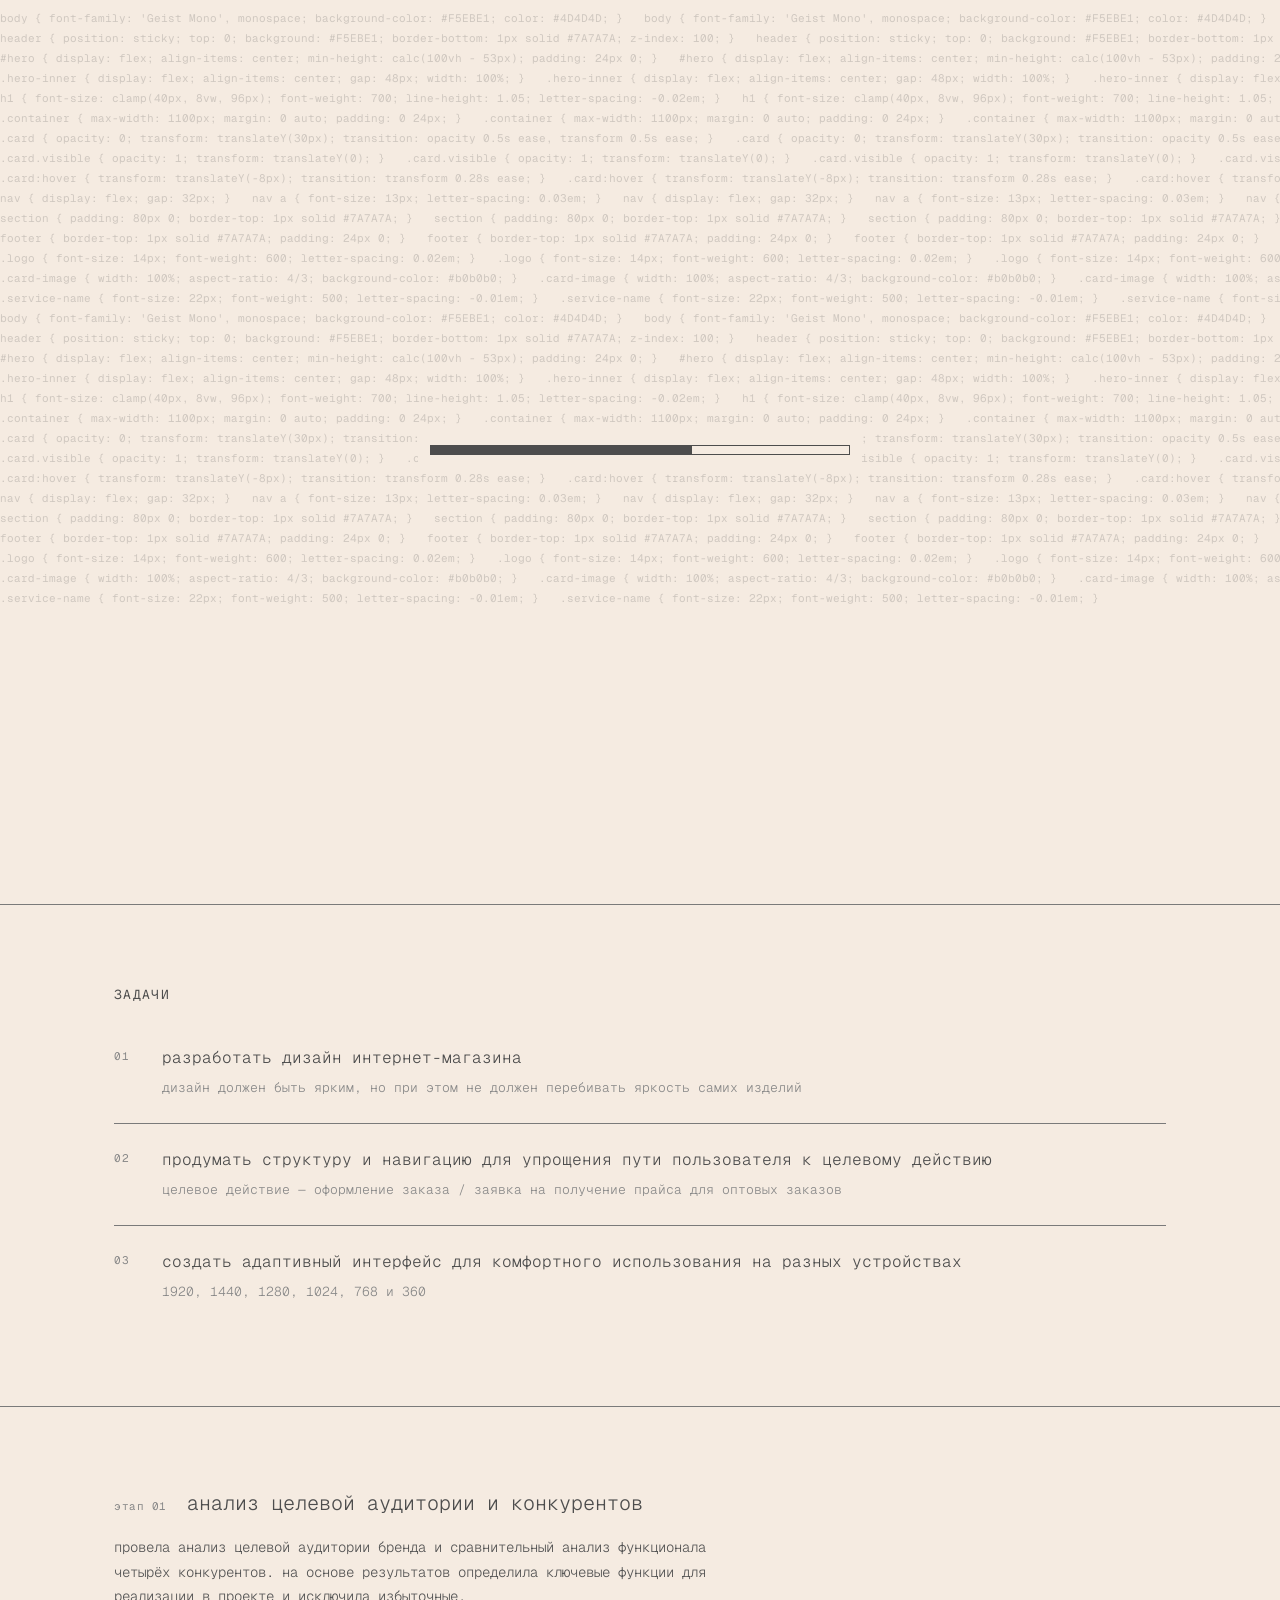
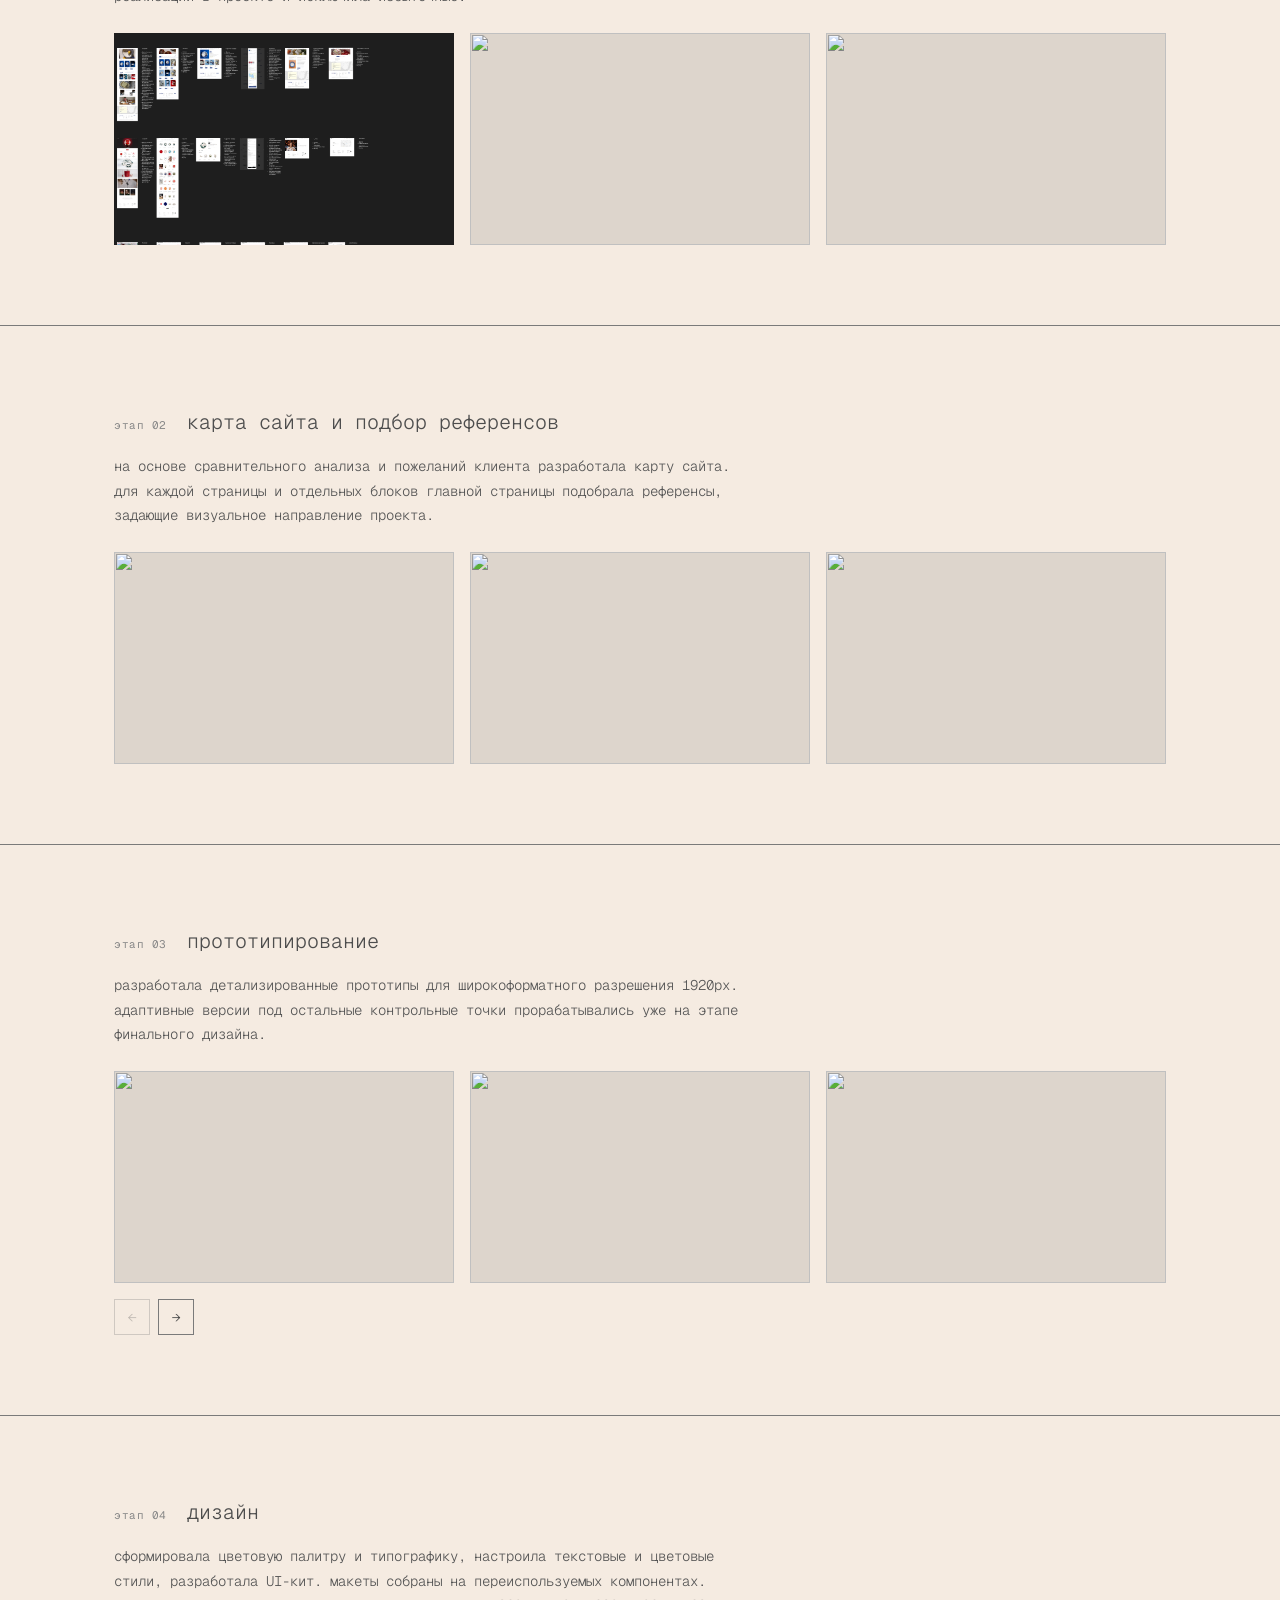
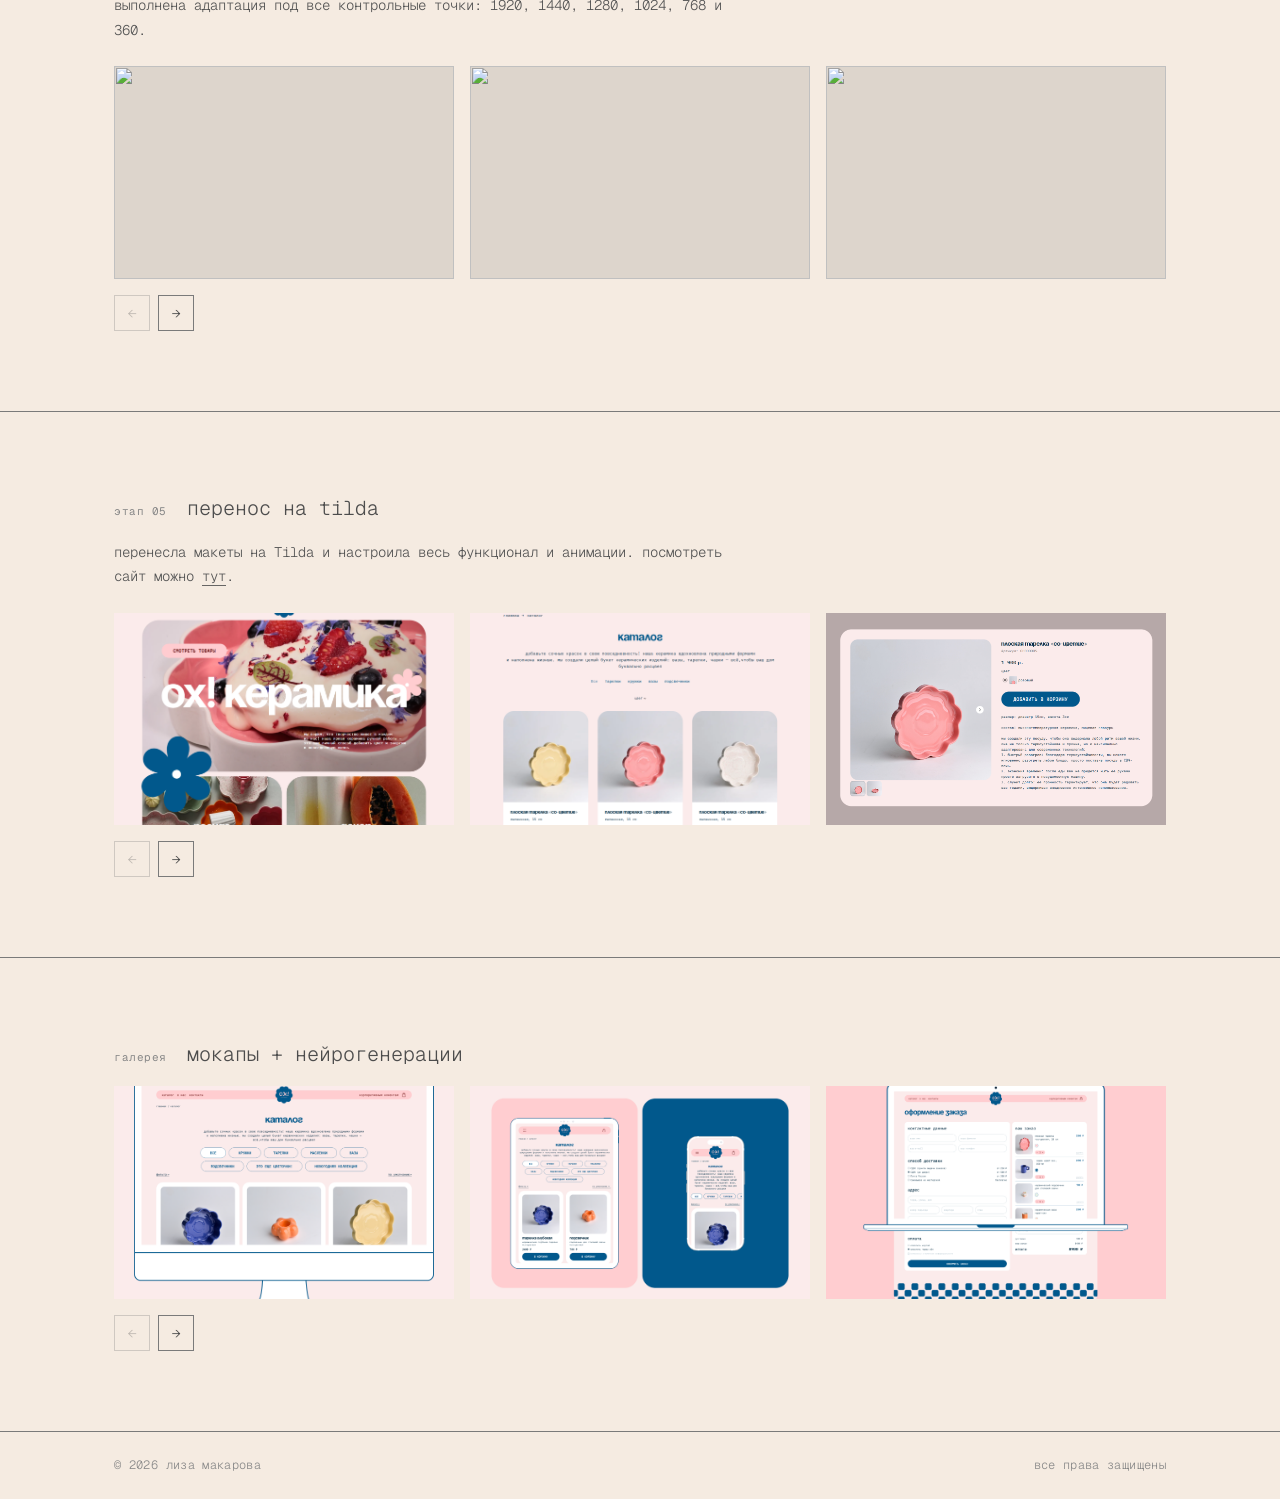
==== commit 07b4c513: "add preloader, hero typewriter, about layout, process step borders - preloader: 4s progress bar + fa" ====
--- a/project-oh-keramika/index.html
+++ b/project-oh-keramika/index.html
@@ -11,6 +11,14 @@
   <link rel="stylesheet" href="../css/project.css">
 </head>
 <body>
+
+  <!-- ── preloader ── -->
+  <div class="preloader" id="preloader">
+    <div class="preloader-bg" id="preloader-bg" aria-hidden="true"></div>
+    <div class="preloader-bar" role="progressbar" aria-label="загрузка" aria-valuemin="0" aria-valuemax="100">
+      <div class="preloader-bar-fill" id="preloader-bar-fill"></div>
+    </div>
+  </div>
 
   <!-- ── header ── -->
   <header>
--- a/css/common.css
+++ b/css/common.css
@@ -2,6 +2,63 @@
   box-sizing: border-box;
   margin: 0;
   padding: 0;
+}
+
+/* ── preloader ── */
+
+.preloader {
+  position: fixed;
+  inset: 0;
+  z-index: 9999;
+  background: #F5EBE1;
+  overflow: hidden;
+  display: flex;
+  align-items: center;
+  justify-content: center;
+  transition: opacity 0.4s ease;
+}
+
+.preloader.done {
+  opacity: 0;
+  pointer-events: none;
+}
+
+.preloader-bg {
+  position: absolute;
+  inset: 0;
+  font-family: 'Geist Mono', monospace;
+  font-size: 11px;
+  line-height: 20px;
+  color: rgba(77, 77, 77, 0.22);
+  white-space: nowrap;
+  padding: 8px 0;
+  overflow: hidden;
+}
+
+.preloader-bg .line {
+  display: block;
+  white-space: pre;
+}
+
+.preloader-bar {
+  position: relative;
+  z-index: 1;
+  width: clamp(240px, 36vw, 420px);
+  height: 10px;
+  background: #F5EBE1;
+  border: 1px solid #4D4D4D;
+  overflow: hidden;
+  box-shadow: 0 0 0 12px #F5EBE1;
+}
+
+.preloader-bar-fill {
+  width: 0%;
+  height: 100%;
+  background: #4D4D4D;
+}
+
+body.preloading {
+  overflow: hidden;
 }
 
 html, body {
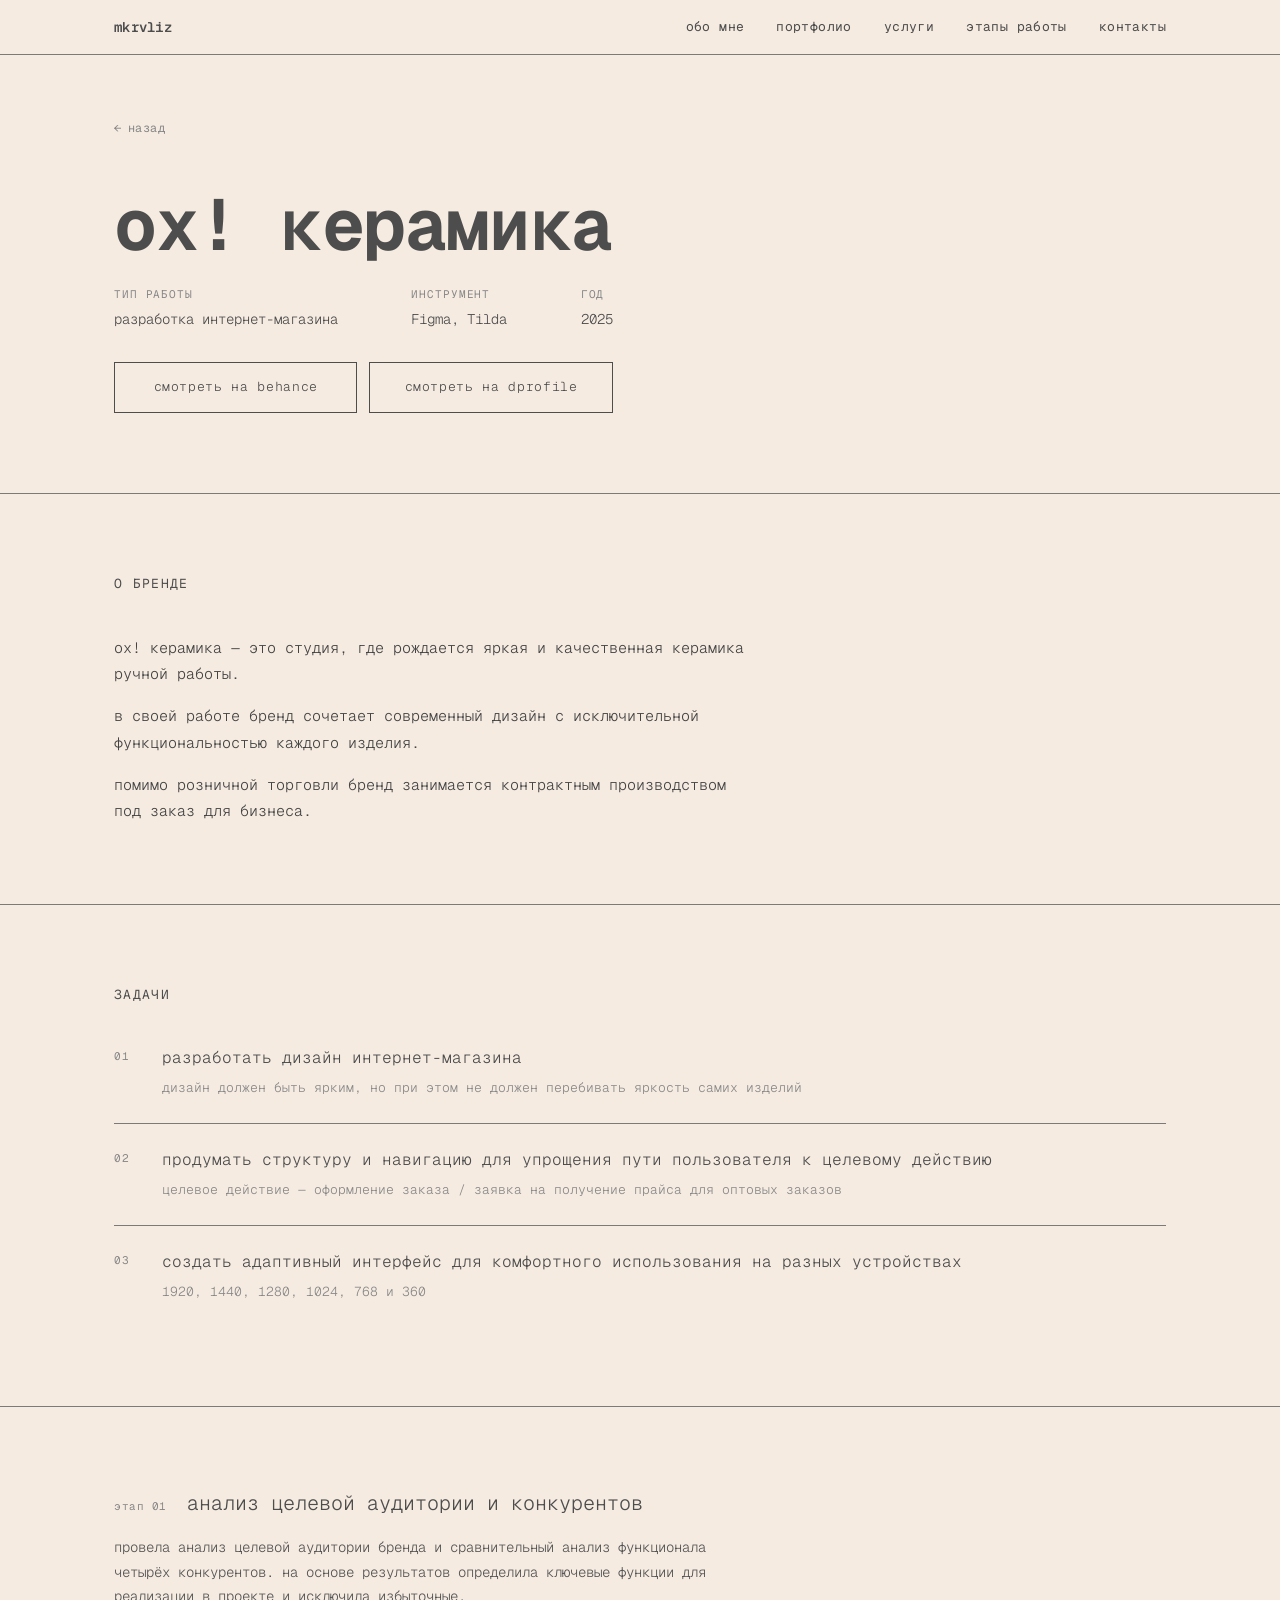
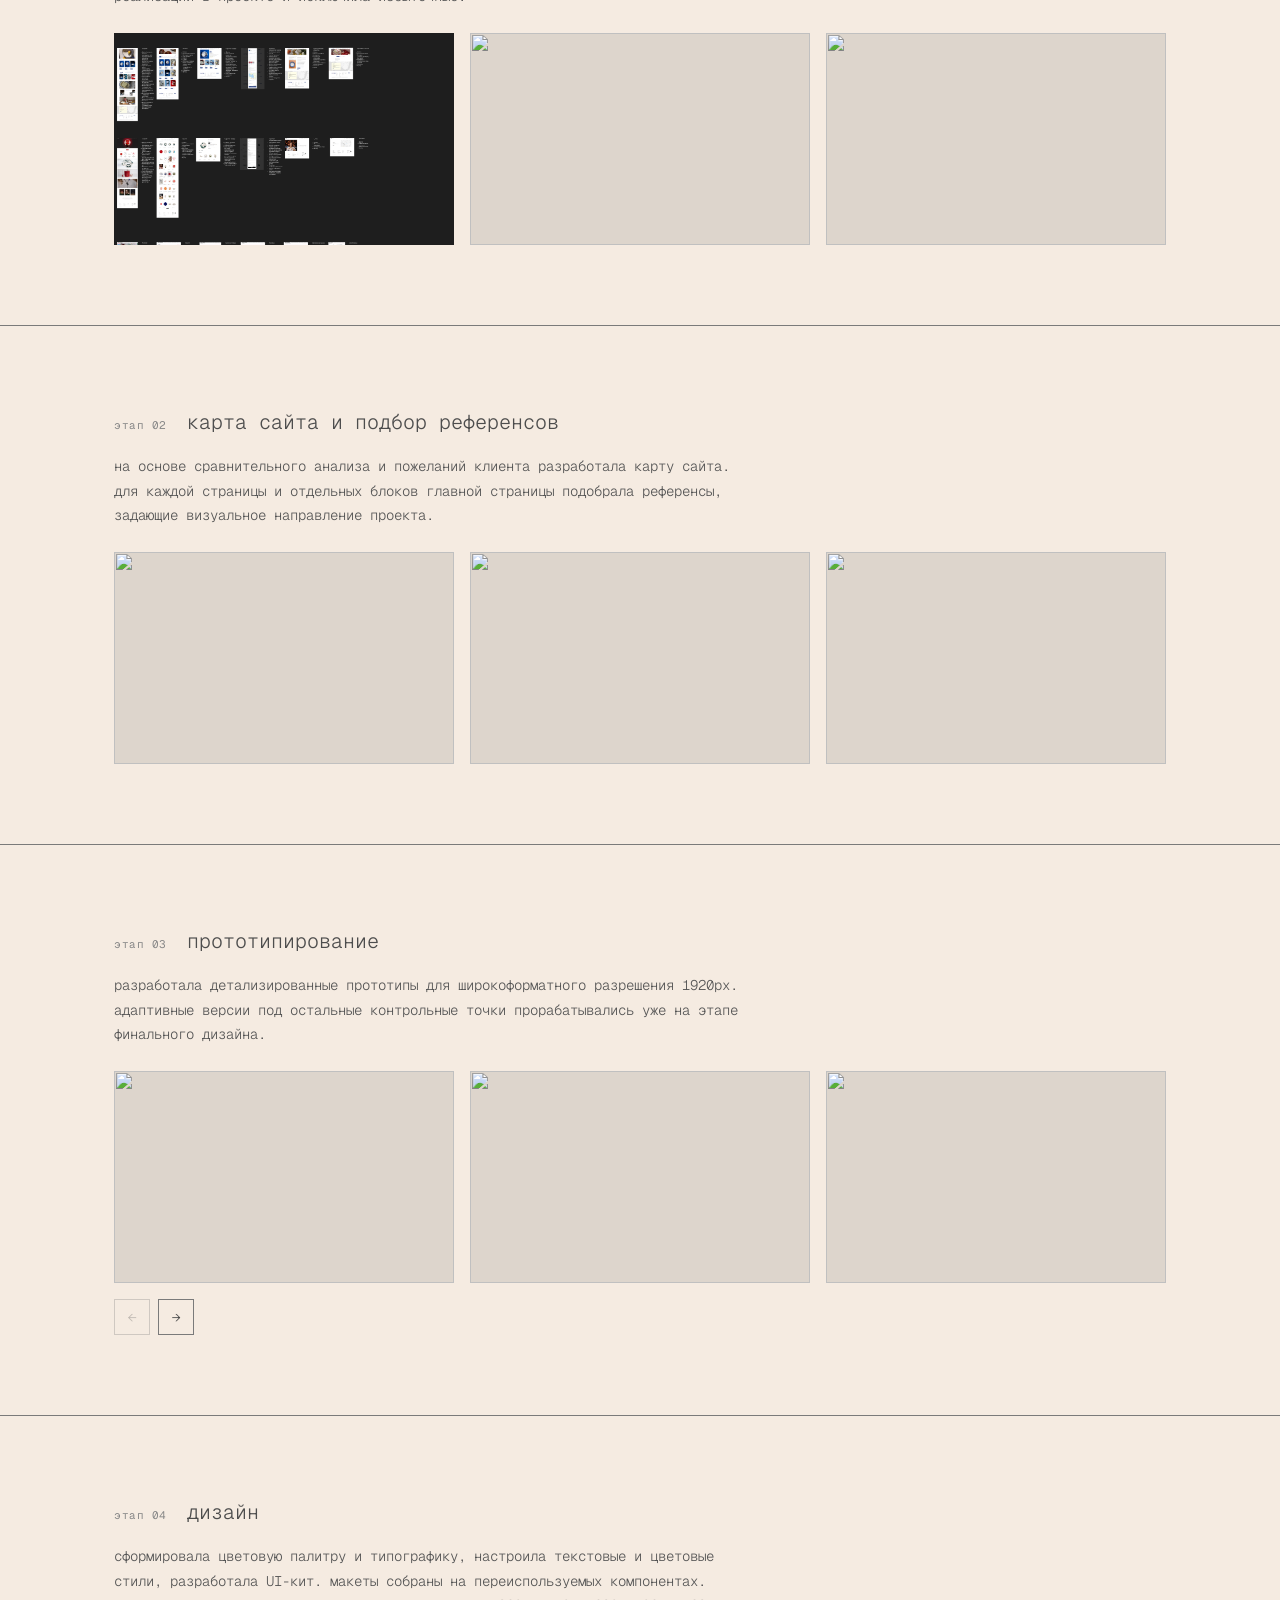
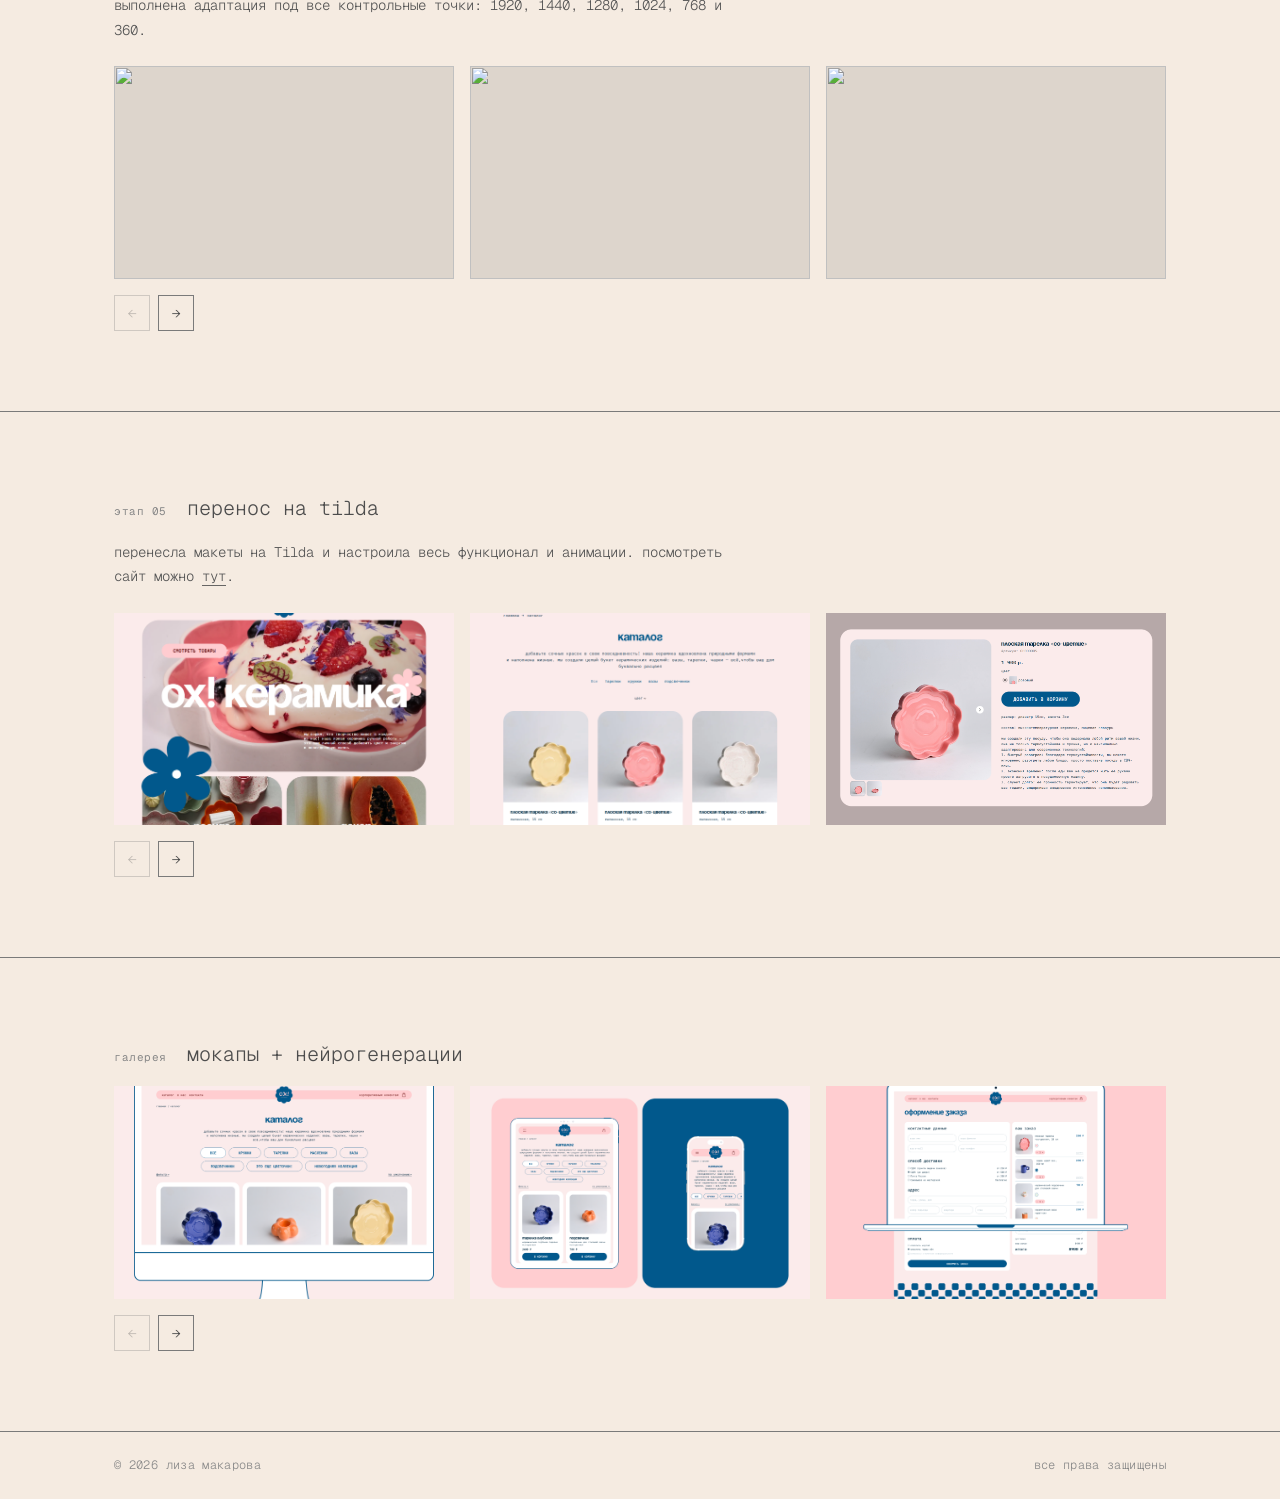
==== commit 1186335c: "show preloader only on first visit per session Track a sessionStorage flag once the preloader finish" ====
--- a/project-oh-keramika/index.html
+++ b/project-oh-keramika/index.html
@@ -11,14 +11,6 @@
   <link rel="stylesheet" href="../css/project.css">
 </head>
 <body>
-
-  <!-- ── preloader ── -->
-  <div class="preloader" id="preloader">
-    <div class="preloader-bg" id="preloader-bg" aria-hidden="true"></div>
-    <div class="preloader-bar" role="progressbar" aria-label="загрузка" aria-valuemin="0" aria-valuemax="100">
-      <div class="preloader-bar-fill" id="preloader-bar-fill"></div>
-    </div>
-  </div>
 
   <!-- ── header ── -->
   <header>
--- a/css/project.css
+++ b/css/project.css
@@ -236,7 +236,7 @@
   justify-content: center;
   opacity: 0;
   transform: translateY(20px);
-  transition: opacity 0.5s ease, transform 0.5s ease;
+  transition: opacity 0.9s ease, transform 0.9s ease;
 }
 
 .screen-placeholder.visible {
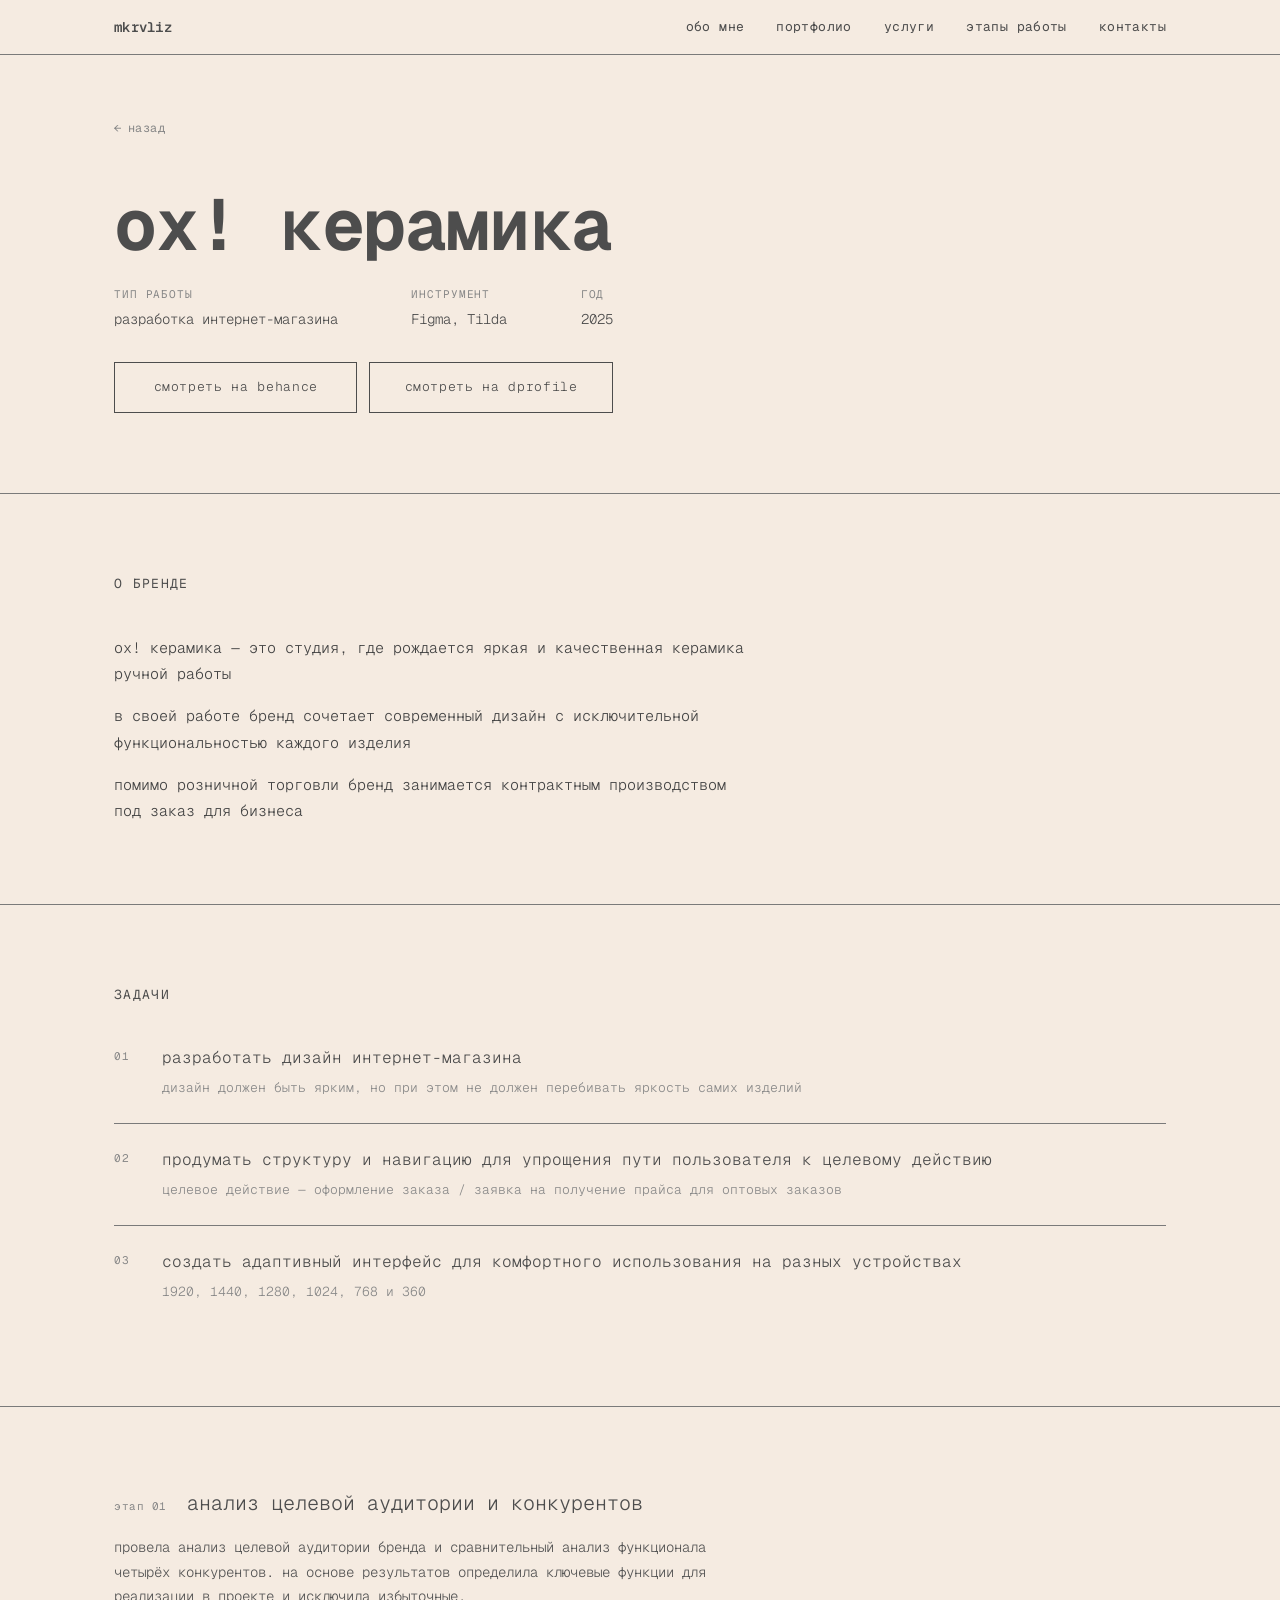
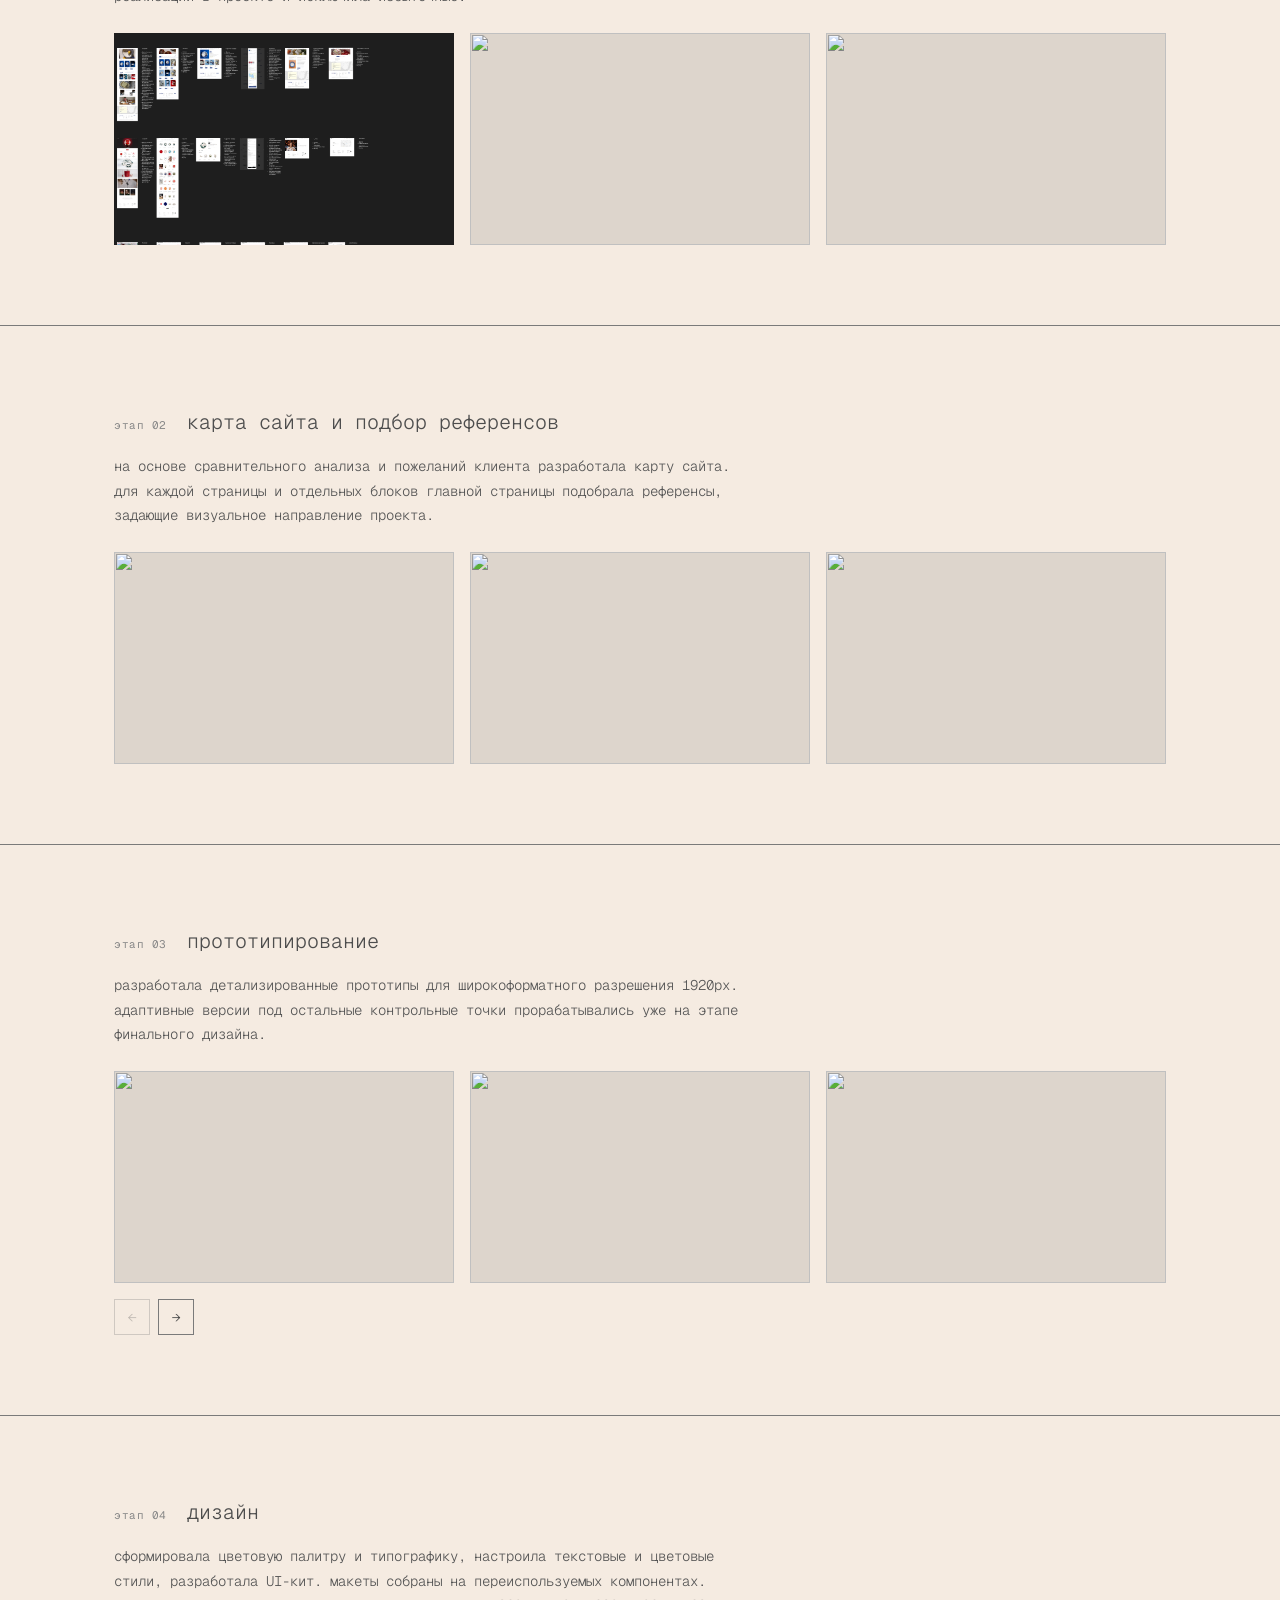
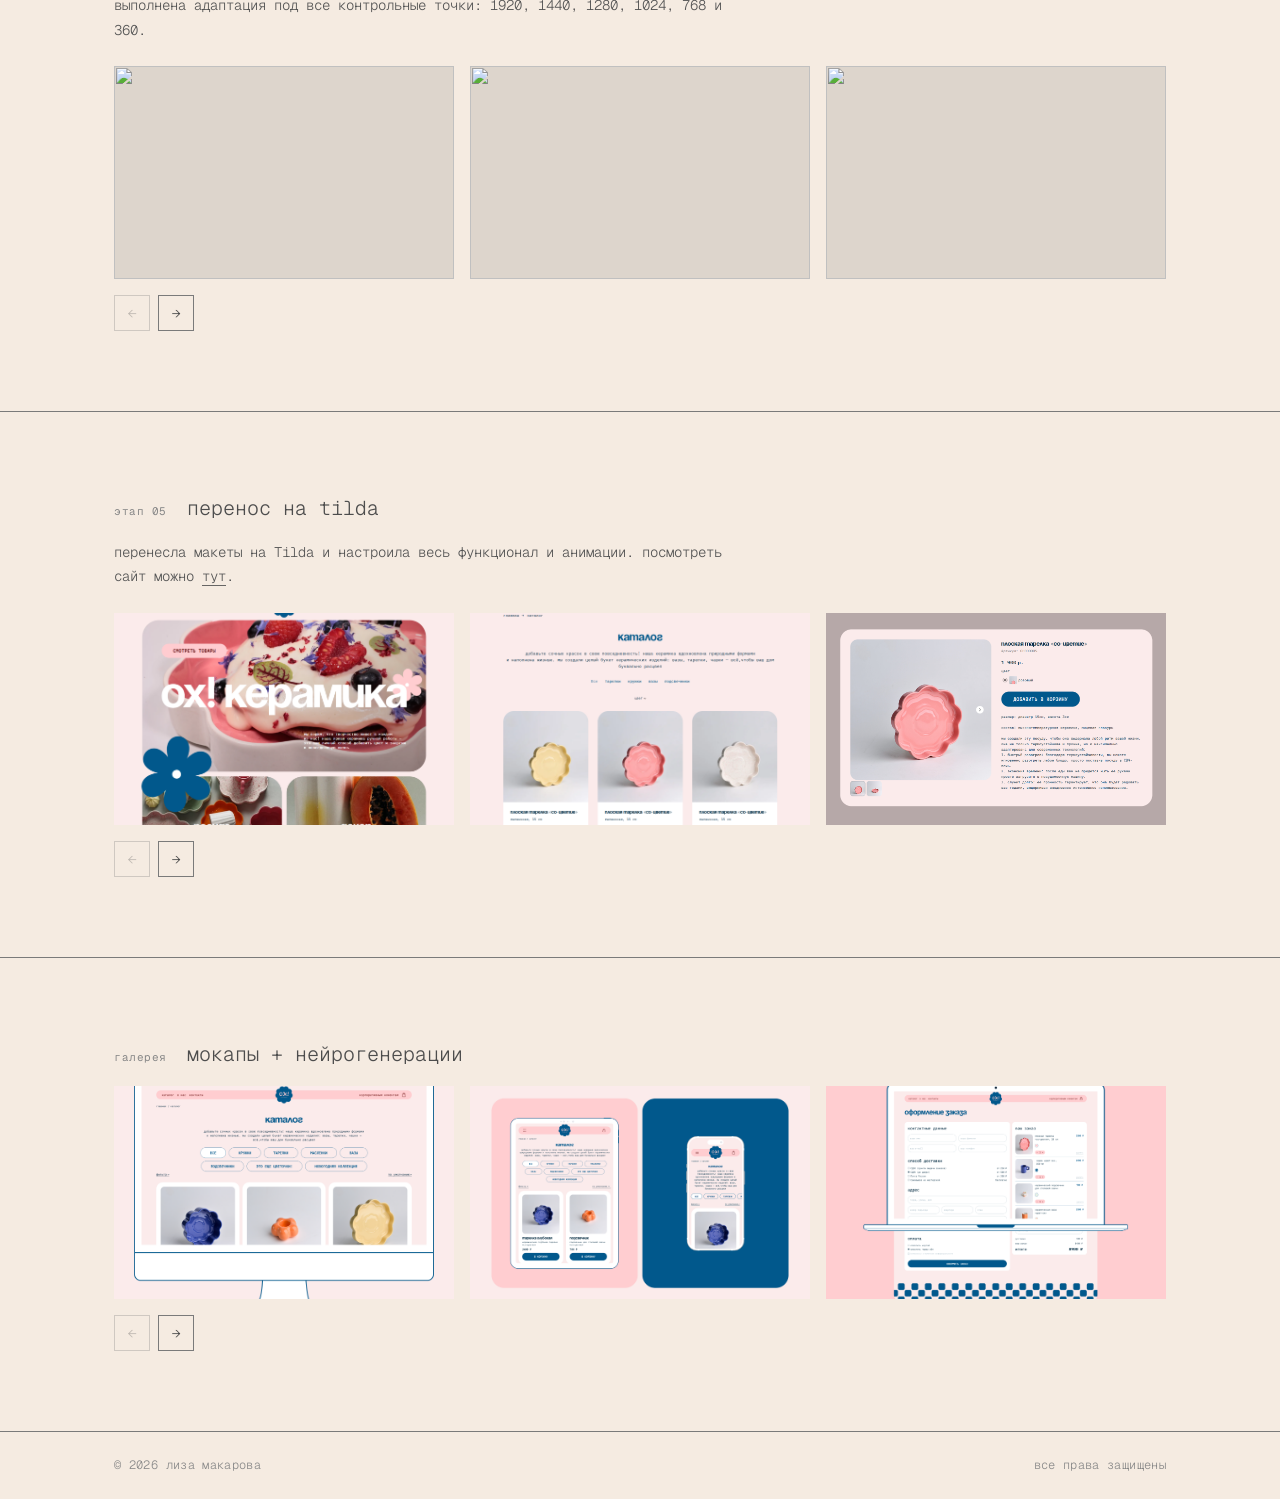
==== commit 11313bc2: "drop trailing periods in process steps and project about sections Co-Authored-By: Claude Opus 4.7 <n" ====
--- a/project-oh-keramika/index.html
+++ b/project-oh-keramika/index.html
@@ -79,9 +79,9 @@
       <div class="container">
         <h2 class="section-heading">о бренде</h2>
         <div class="about-text">
-          <p>ох! керамика — это студия, где рождается яркая и качественная керамика ручной работы.</p>
-          <p>в своей работе бренд сочетает современный дизайн с исключительной функциональностью каждого изделия.</p>
-          <p>помимо розничной торговли бренд занимается контрактным производством под заказ для бизнеса.</p>
+          <p>ох! керамика — это студия, где рождается яркая и качественная керамика ручной работы</p>
+          <p>в своей работе бренд сочетает современный дизайн с исключительной функциональностью каждого изделия</p>
+          <p>помимо розничной торговли бренд занимается контрактным производством под заказ для бизнеса</p>
         </div>
       </div>
     </section>
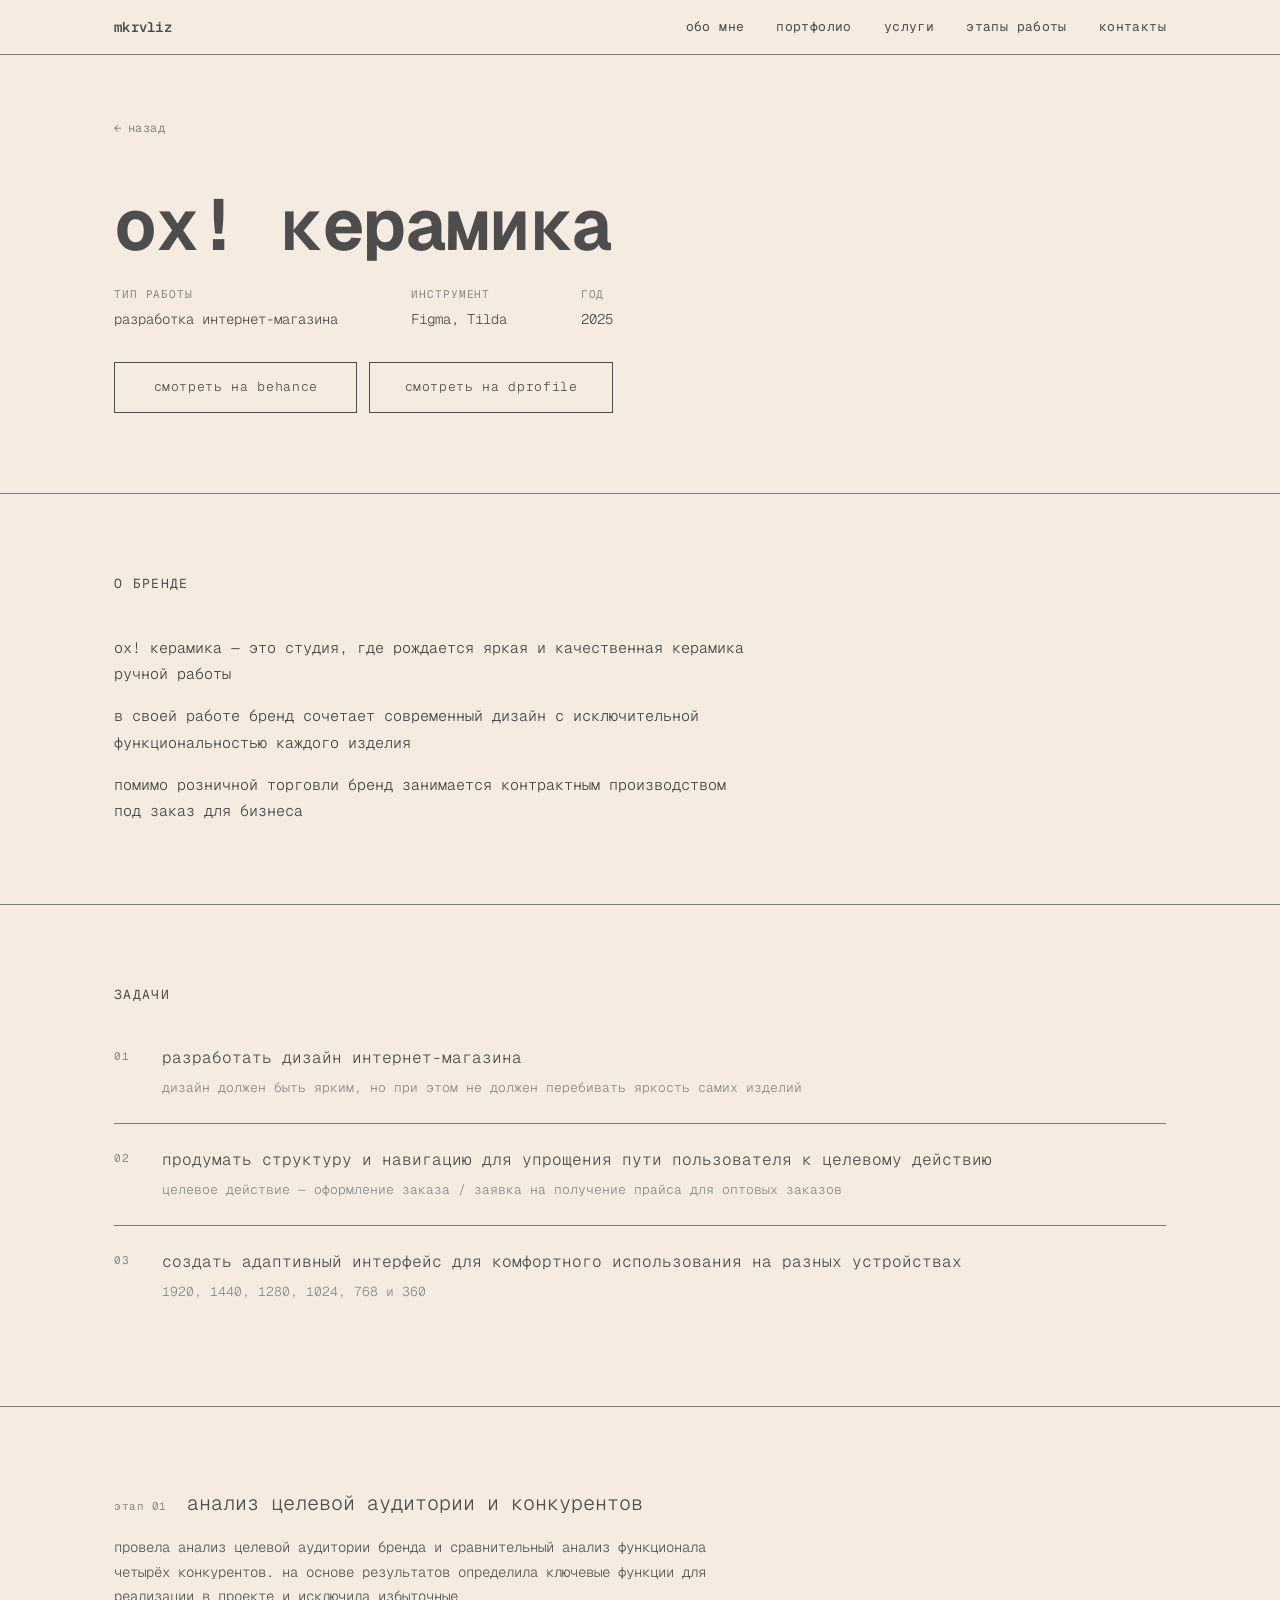
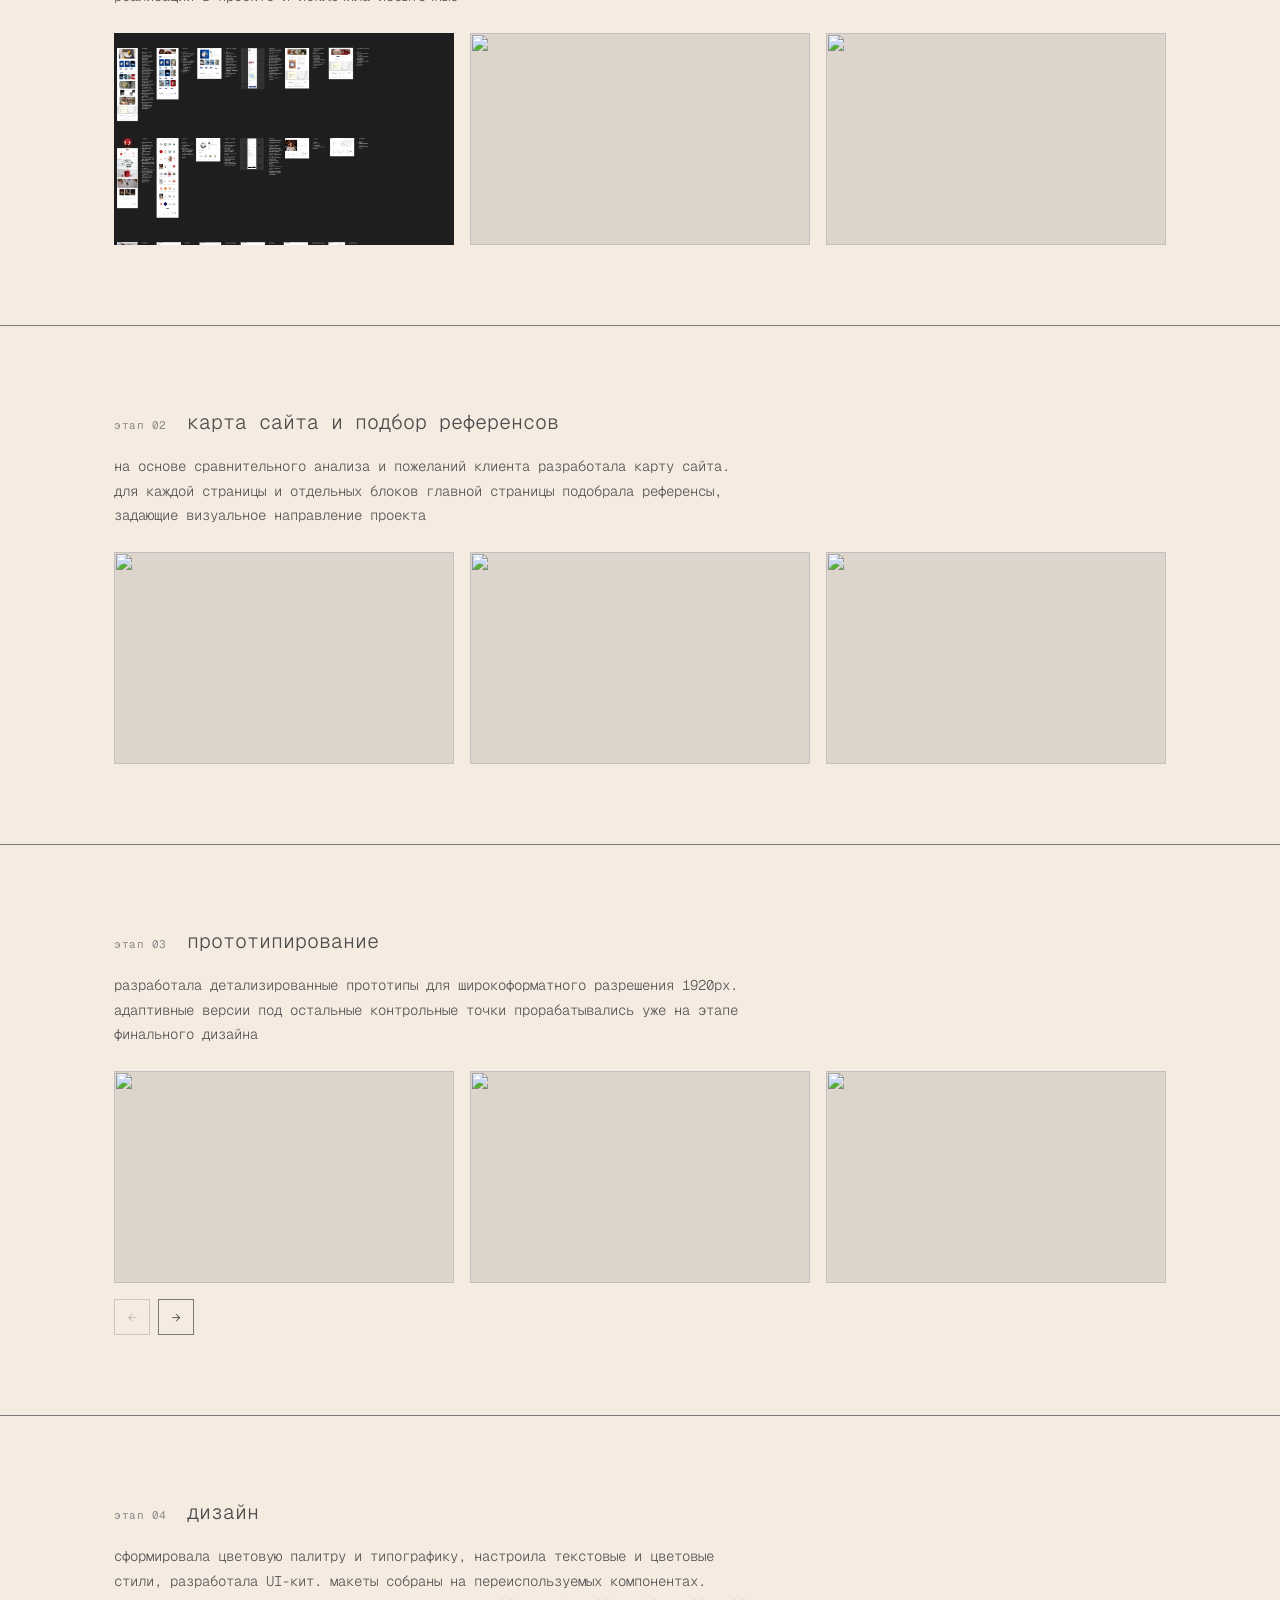
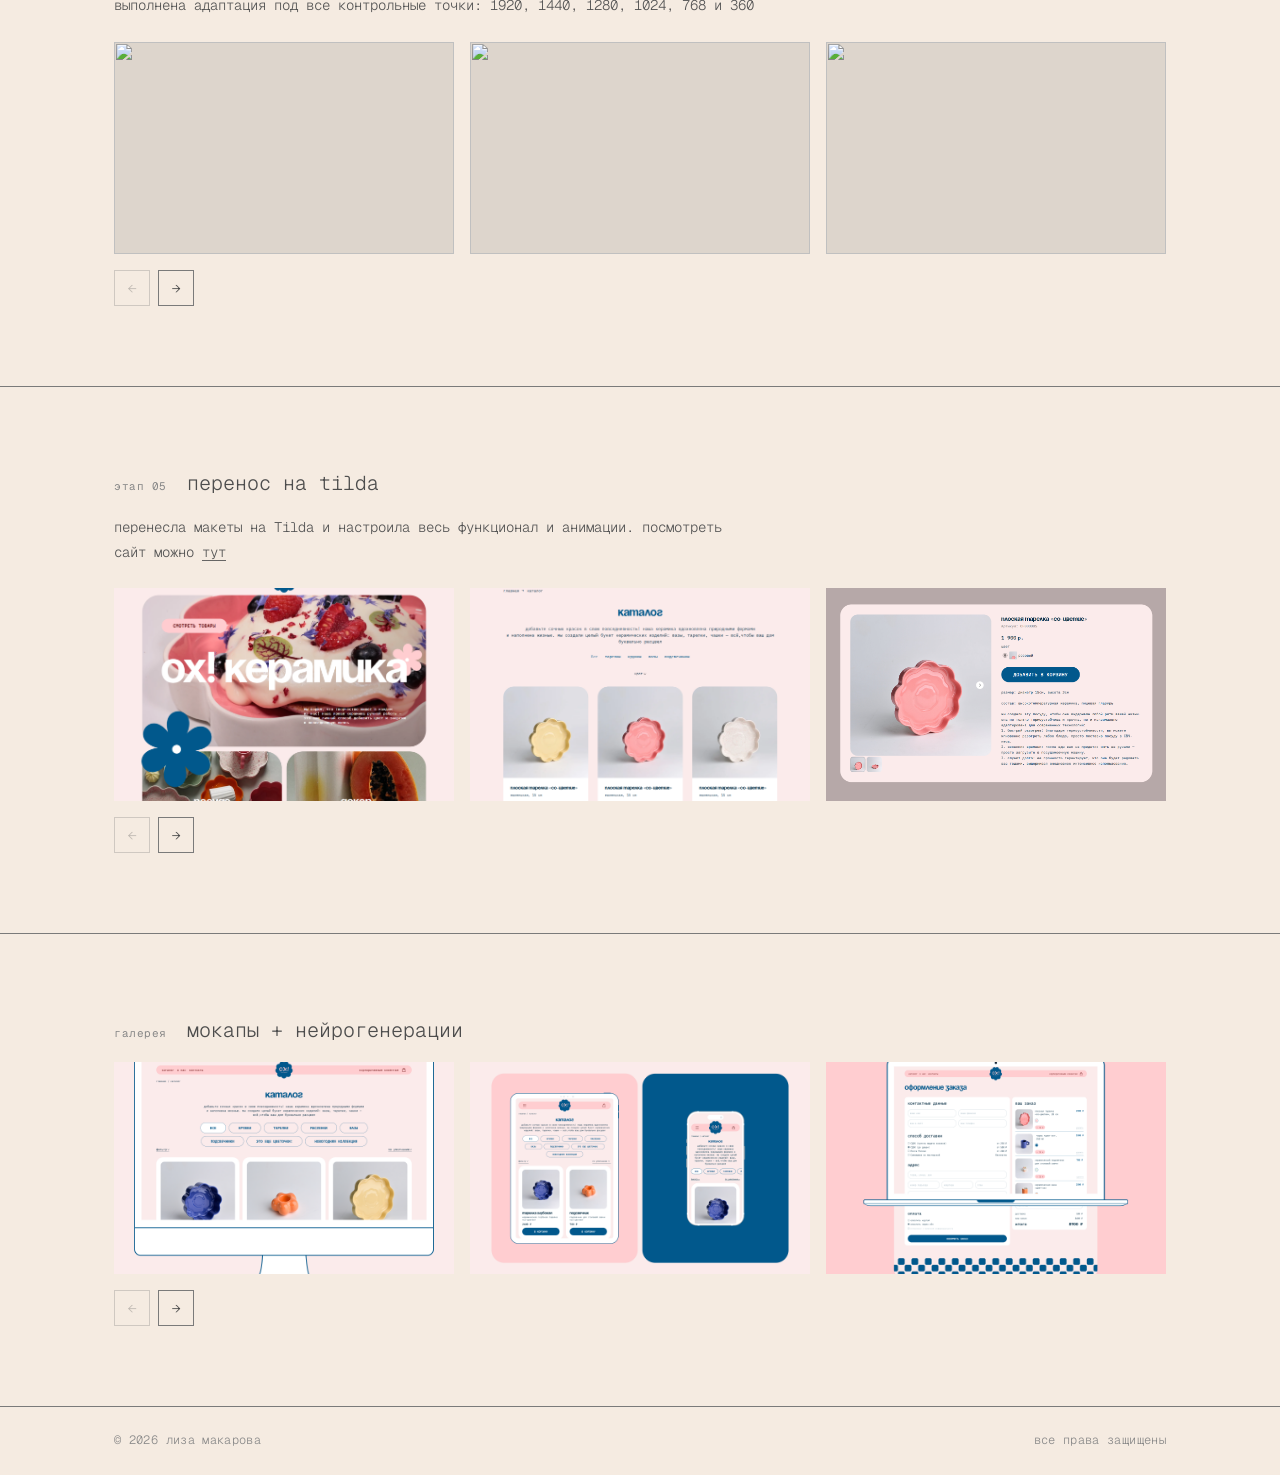
==== commit ebc9804c: "drop trailing periods in project stage descriptions Co-Authored-By: Claude Opus 4.7 <noreply@anthrop" ====
--- a/project-oh-keramika/index.html
+++ b/project-oh-keramika/index.html
@@ -124,7 +124,7 @@
           <span class="stage-index">этап 01</span>
           <span class="stage-title">анализ целевой аудитории и конкурентов</span>
         </div>
-        <p class="stage-desc">провела анализ целевой аудитории бренда и сравнительный анализ функционала четырёх конкурентов. на основе результатов определила ключевые функции для реализации в проекте и исключила избыточные.</p>
+        <p class="stage-desc">провела анализ целевой аудитории бренда и сравнительный анализ функционала четырёх конкурентов. на основе результатов определила ключевые функции для реализации в проекте и исключила избыточные</p>
         <div class="stage-screens">
           <div class="screen-placeholder"><img src="../images/oh-keramika/01-01.png" alt=""></div>
           <div class="screen-placeholder"><img src="../images/oh-keramika/01-02.jpg" alt=""></div>
@@ -139,7 +139,7 @@
           <span class="stage-index">этап 02</span>
           <span class="stage-title">карта сайта и подбор референсов</span>
         </div>
-        <p class="stage-desc">на основе сравнительного анализа и пожеланий клиента разработала карту сайта. для каждой страницы и отдельных блоков главной страницы подобрала референсы, задающие визуальное направление проекта.</p>
+        <p class="stage-desc">на основе сравнительного анализа и пожеланий клиента разработала карту сайта. для каждой страницы и отдельных блоков главной страницы подобрала референсы, задающие визуальное направление проекта</p>
         <div class="stage-screens">
           <div class="screen-placeholder"><img src="../images/oh-keramika/02-01.png" alt=""></div>
           <div class="screen-placeholder"><img src="../images/oh-keramika/02-02.png" alt=""></div>
@@ -154,7 +154,7 @@
           <span class="stage-index">этап 03</span>
           <span class="stage-title">прототипирование</span>
         </div>
-        <p class="stage-desc">разработала детализированные прототипы для широкоформатного разрешения 1920px. адаптивные версии под остальные контрольные точки прорабатывались уже на этапе финального дизайна.</p>
+        <p class="stage-desc">разработала детализированные прототипы для широкоформатного разрешения 1920px. адаптивные версии под остальные контрольные точки прорабатывались уже на этапе финального дизайна</p>
         <div class="slider-wrap">
           <div class="slider-viewport">
             <div class="slider-track">
@@ -179,7 +179,7 @@
           <span class="stage-index">этап 04</span>
           <span class="stage-title">дизайн</span>
         </div>
-        <p class="stage-desc">сформировала цветовую палитру и типографику, настроила текстовые и цветовые стили, разработала UI-кит. макеты собраны на переиспользуемых компонентах. выполнена адаптация под все контрольные точки: 1920, 1440, 1280, 1024, 768 и 360.</p>
+        <p class="stage-desc">сформировала цветовую палитру и типографику, настроила текстовые и цветовые стили, разработала UI-кит. макеты собраны на переиспользуемых компонентах. выполнена адаптация под все контрольные точки: 1920, 1440, 1280, 1024, 768 и 360</p>
         <div class="slider-wrap">
           <div class="slider-viewport">
             <div class="slider-track">
@@ -213,7 +213,7 @@
           <span class="stage-index">этап 05</span>
           <span class="stage-title">перенос на tilda</span>
         </div>
-        <p class="stage-desc">перенесла макеты на Tilda и настроила весь функционал и анимации. посмотреть сайт можно <a href="https://ohkeramika.ru/" class="inline-link" target="_blank" rel="noopener">тут</a>.</p>
+        <p class="stage-desc">перенесла макеты на Tilda и настроила весь функционал и анимации. посмотреть сайт можно <a href="https://ohkeramika.ru/" class="inline-link" target="_blank" rel="noopener">тут</a></p>
         <div class="slider-wrap">
           <div class="slider-viewport">
             <div class="slider-track">
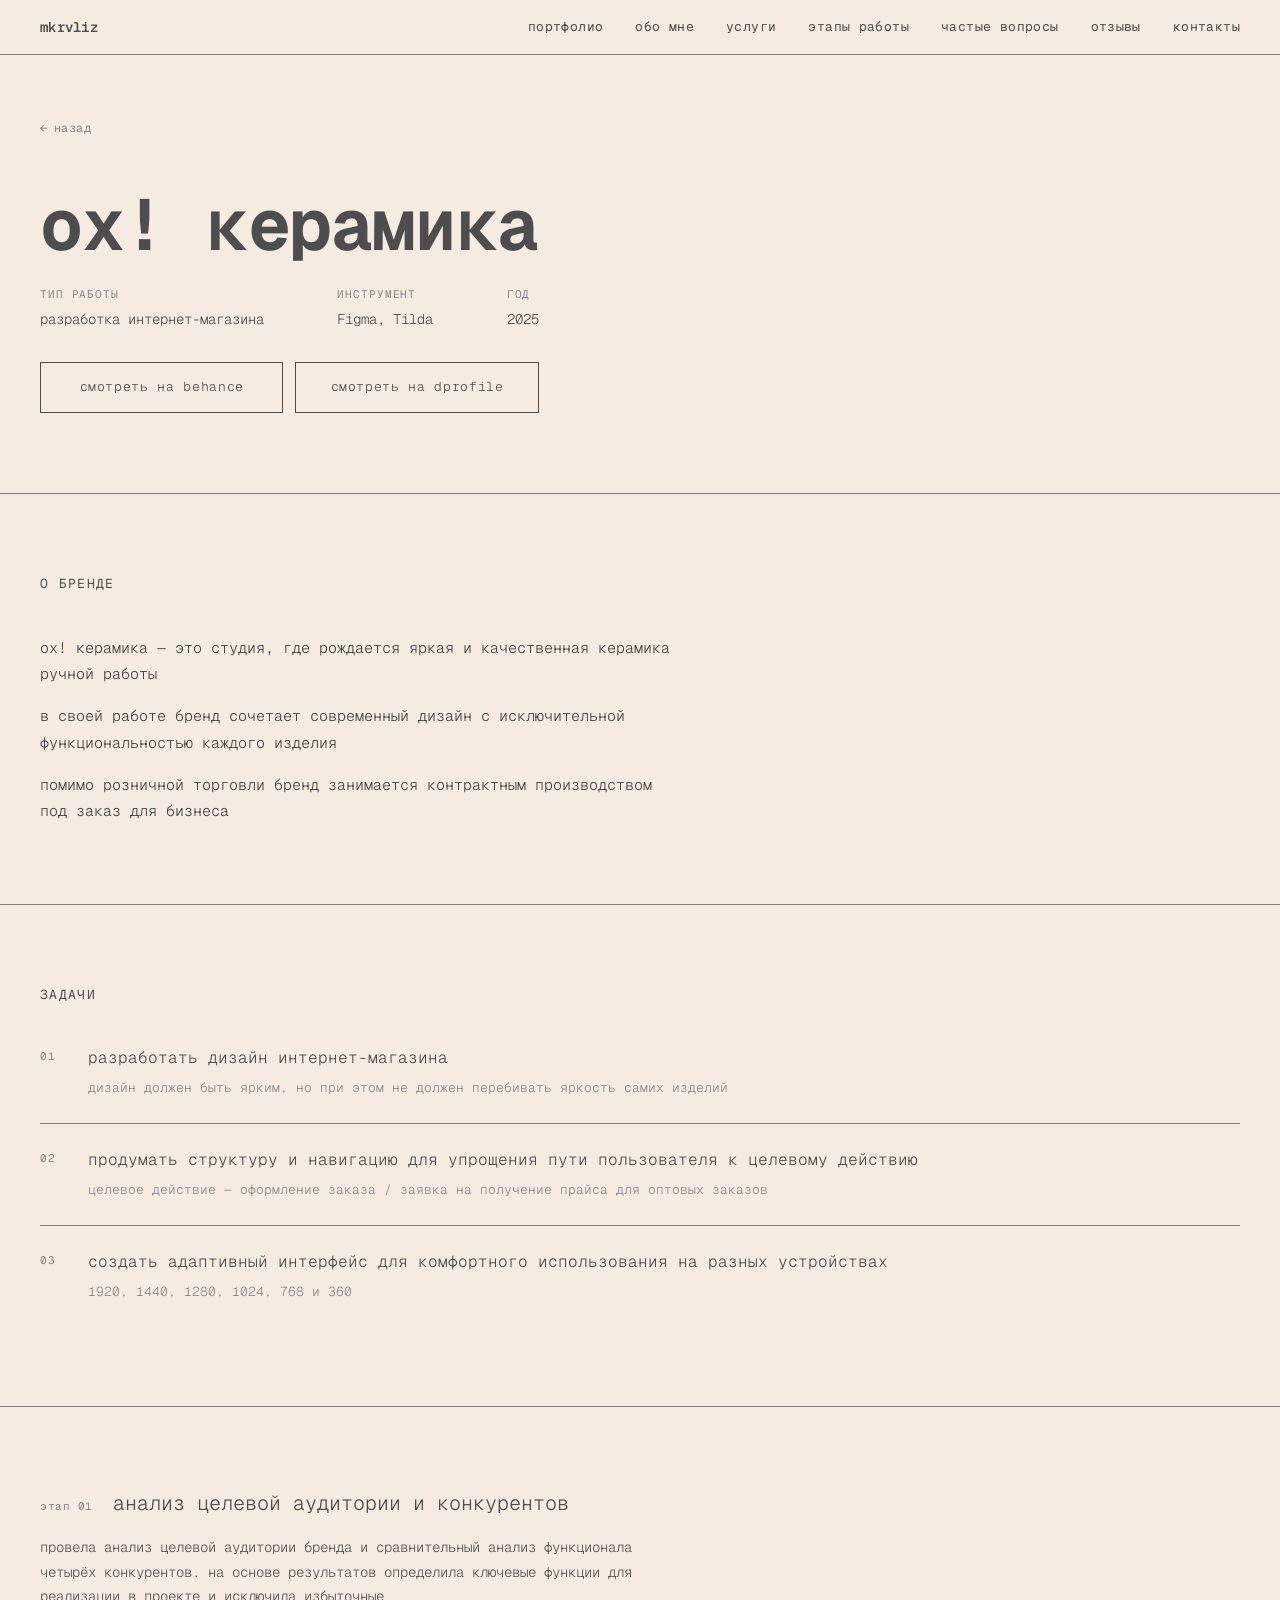
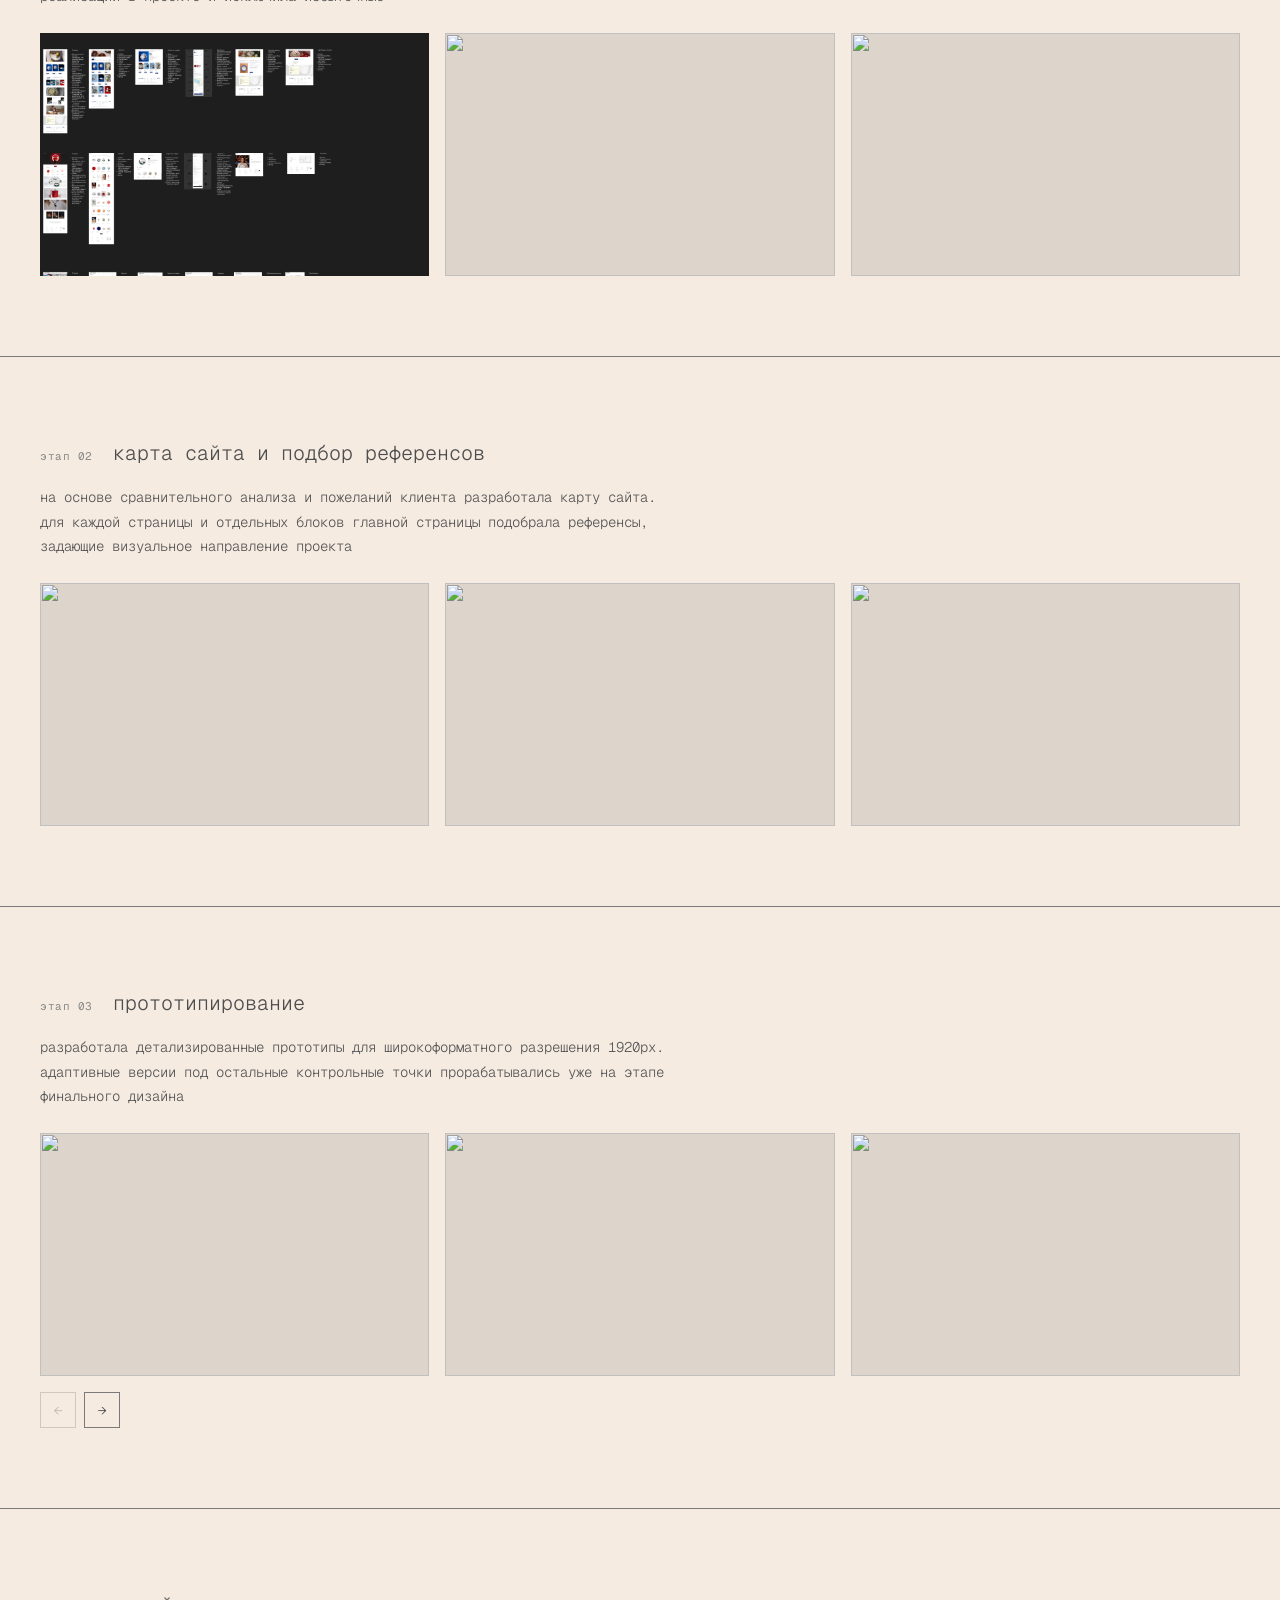
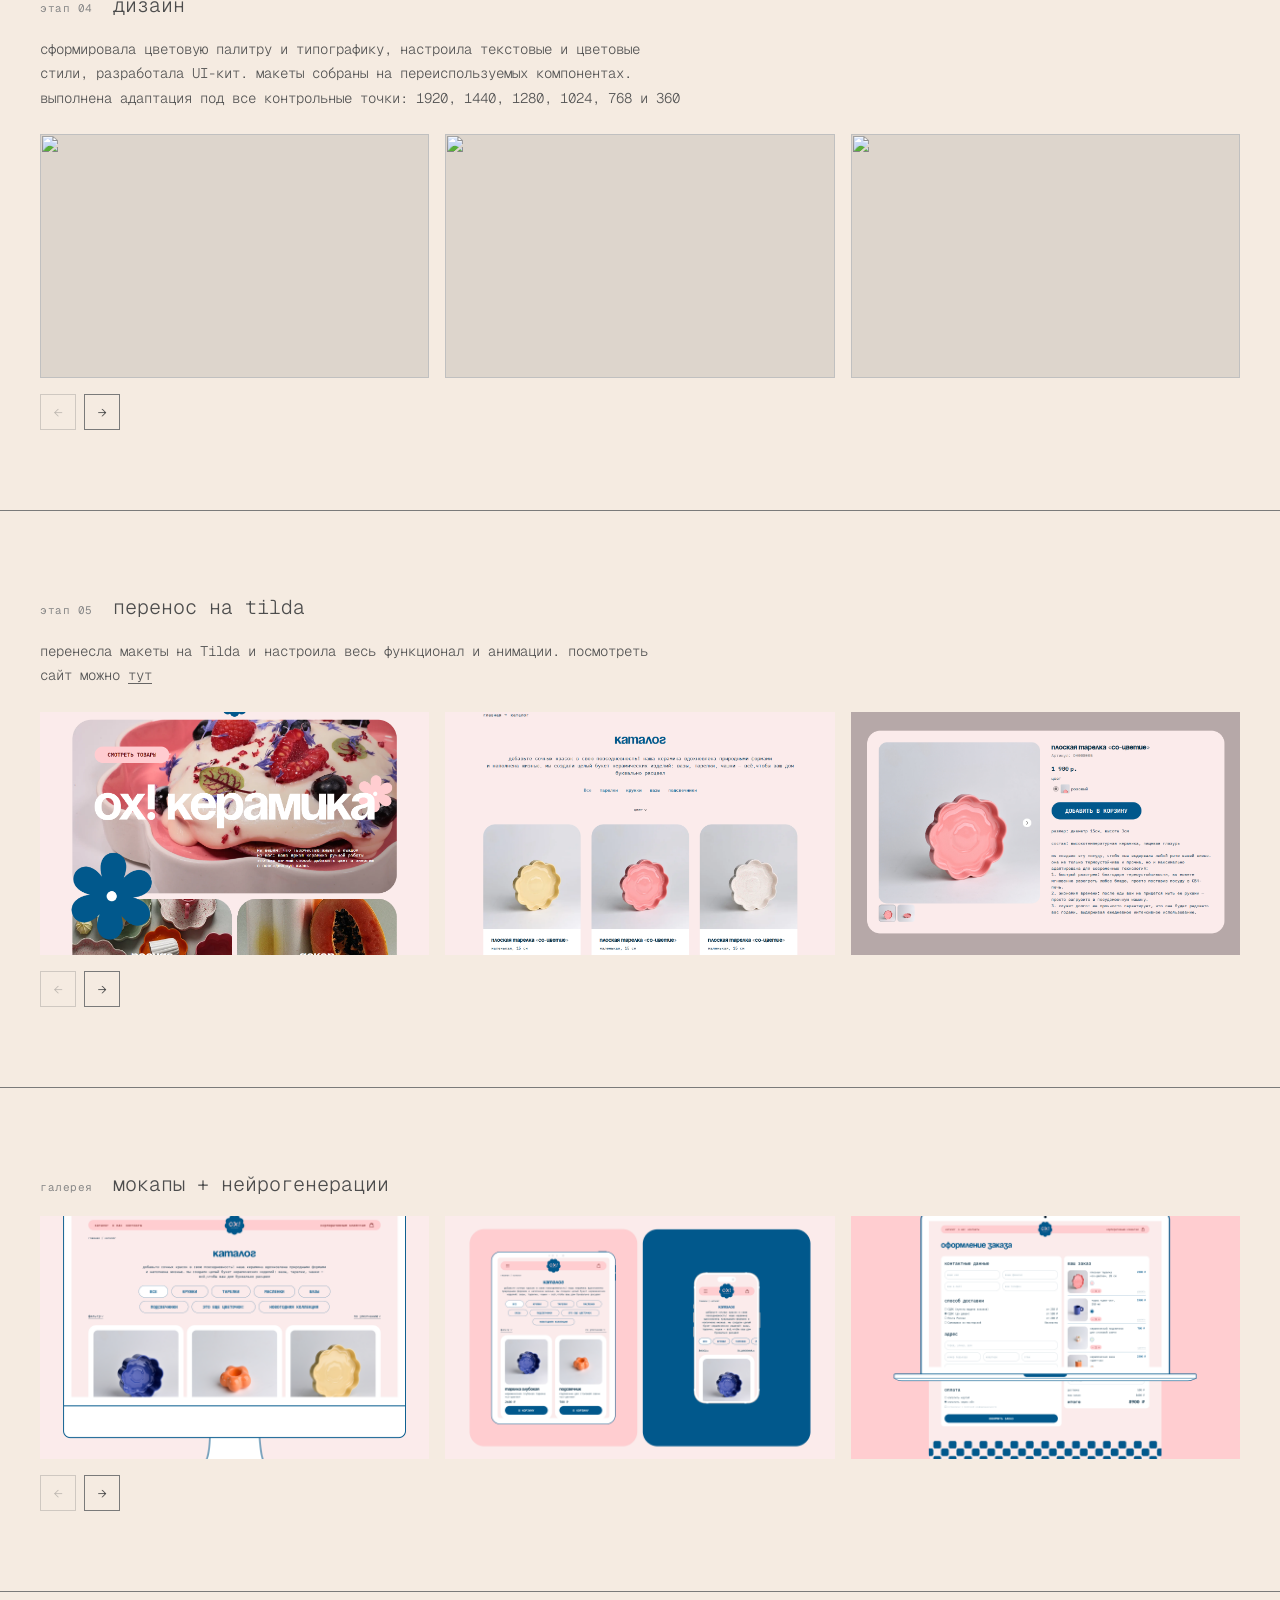
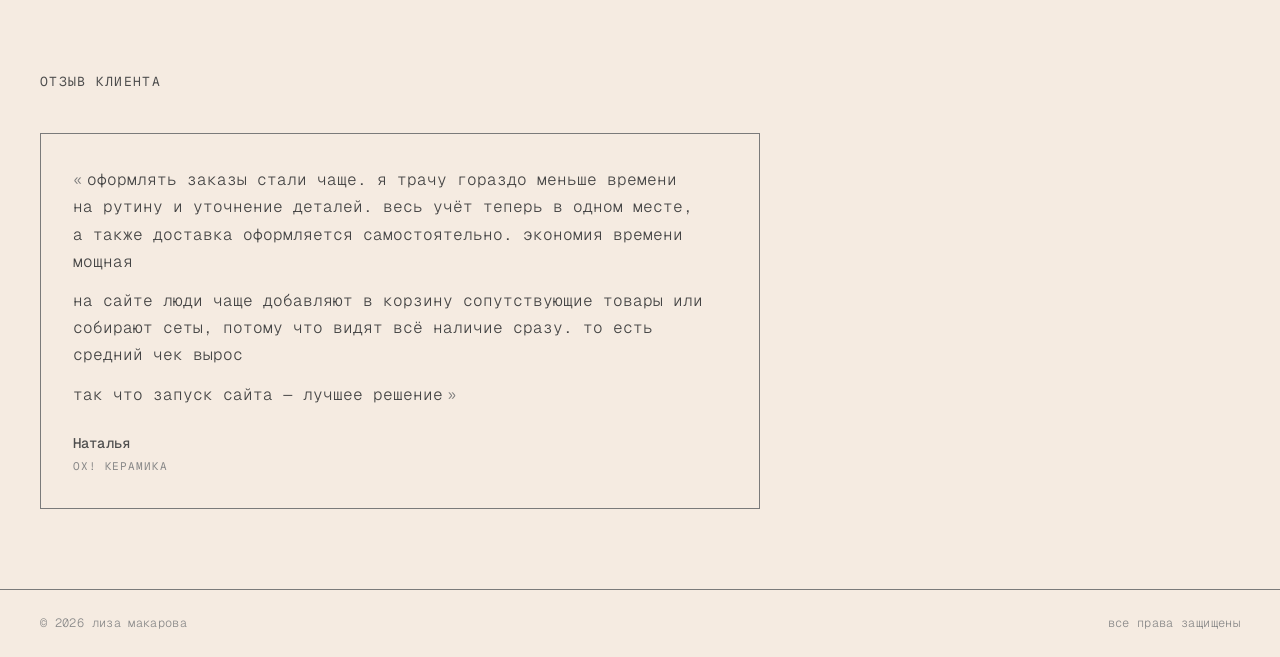
==== commit 7934560e: "restructure portfolio: reorder sections, add value-prop, prices, FAQ, reviews - hero tagline "сохран" ====
--- a/project-oh-keramika/index.html
+++ b/project-oh-keramika/index.html
@@ -3,7 +3,13 @@
 <head>
   <meta charset="UTF-8">
   <meta name="viewport" content="width=device-width, initial-scale=1.0">
-  <title>ох! керамика — лиза макарова</title>
+  <title>ох! керамика — кейс лизы макаровой</title>
+  <meta name="description" content="кейс: интернет-магазин на Tilda для бренда керамики ручной работы. анализ конкурентов, дизайн в Figma, адаптив 1920–360, перенос на Tilda.">
+  <meta name="theme-color" content="#F5EBE1">
+  <meta property="og:type" content="article">
+  <meta property="og:title" content="ох! керамика — кейс лизы макаровой">
+  <meta property="og:description" content="интернет-магазин на Tilda для бренда керамики ручной работы.">
+  <link rel="icon" href="data:image/svg+xml,%3Csvg xmlns='http://www.w3.org/2000/svg' viewBox='0 0 32 32'%3E%3Crect width='32' height='32' fill='%23F5EBE1'/%3E%3Ctext x='50%25' y='54%25' dominant-baseline='middle' text-anchor='middle' font-family='Geist Mono,monospace' font-weight='700' font-size='20' fill='%234D4D4D'%3Eм%3C/text%3E%3C/svg%3E">
   <link rel="preconnect" href="https://fonts.googleapis.com">
   <link rel="preconnect" href="https://fonts.gstatic.com" crossorigin>
   <link href="https://fonts.googleapis.com/css2?family=Geist+Mono:wght@100..900&display=swap" rel="stylesheet">
@@ -17,10 +23,12 @@
     <div class="container">
       <a href="../" class="logo">mkrvliz</a>
       <nav>
+        <a href="../#portfolio">портфолио</a>
         <a href="../#about">обо мне</a>
-        <a href="../#portfolio">портфолио</a>
         <a href="../#services">услуги</a>
         <a href="../#process">этапы работы</a>
+        <a href="../#faq">частые вопросы</a>
+        <a href="../#reviews">отзывы</a>
         <a href="../#contacts">контакты</a>
       </nav>
       <button class="burger" id="burger-btn" aria-label="открыть меню" aria-expanded="false">
@@ -34,10 +42,12 @@
   <!-- ── mobile menu ── -->
   <div class="mobile-menu" id="mobile-menu">
     <nav class="mobile-nav">
+      <a href="../#portfolio">портфолио</a>
       <a href="../#about">обо мне</a>
-      <a href="../#portfolio">портфолио</a>
       <a href="../#services">услуги</a>
       <a href="../#process">этапы работы</a>
+      <a href="../#faq">частые вопросы</a>
+      <a href="../#reviews">отзывы</a>
       <a href="../#contacts">контакты</a>
     </nav>
   </div>
@@ -51,25 +61,25 @@
           <span class="back-arrow">←</span> назад
         </a>
         <div class="project-header-content">
-        <h1 class="project-title">ох! керамика</h1>
-        <div class="project-meta">
-          <div class="project-meta-item">
-            <span class="meta-label">тип работы</span>
-            <span class="meta-value">разработка интернет-магазина</span>
-          </div>
-          <div class="project-meta-item">
-            <span class="meta-label">инструмент</span>
-            <span class="meta-value">Figma, Tilda</span>
-          </div>
-          <div class="project-meta-item">
-            <span class="meta-label">год</span>
-            <span class="meta-value">2025</span>
-          </div>
-        </div>
-        <div class="project-links">
-          <a href="https://www.behance.net/gallery/238426285/oh-keramika-internet-magazin-e-commerce" class="project-link-btn" target="_blank" rel="noopener">смотреть на behance</a>
-          <a href="https://dprofile.ru/case/157200/ox-keramika-internet-magazin-e-commerce" class="project-link-btn" target="_blank" rel="noopener">смотреть на dprofile</a>
-        </div>
+          <h1 class="project-title">ох! керамика</h1>
+          <div class="project-meta">
+            <div class="project-meta-item">
+              <span class="meta-label">тип работы</span>
+              <span class="meta-value">разработка интернет-магазина</span>
+            </div>
+            <div class="project-meta-item">
+              <span class="meta-label">инструмент</span>
+              <span class="meta-value">Figma, Tilda</span>
+            </div>
+            <div class="project-meta-item">
+              <span class="meta-label">год</span>
+              <span class="meta-value">2025</span>
+            </div>
+          </div>
+          <div class="project-links">
+            <a href="https://www.behance.net/gallery/238426285/oh-keramika-internet-magazin-e-commerce" class="project-link-btn" target="_blank" rel="noopener">смотреть на behance</a>
+            <a href="https://dprofile.ru/case/157200/ox-keramika-internet-magazin-e-commerce" class="project-link-btn" target="_blank" rel="noopener">смотреть на dprofile</a>
+          </div>
         </div>
       </div>
     </section>
@@ -260,6 +270,24 @@
       </div>
     </div>
 
+    <!-- ── отзыв ── -->
+    <div class="stage">
+      <div class="container">
+        <h2 class="section-heading">отзыв клиента</h2>
+        <article class="review-card">
+          <div class="review-quote">
+            <p>оформлять заказы стали чаще. я&nbsp;трачу гораздо меньше времени на&nbsp;рутину и&nbsp;уточнение деталей. весь учёт теперь в&nbsp;одном месте, а&nbsp;также доставка оформляется самостоятельно. экономия времени мощная</p>
+            <p>на&nbsp;сайте люди чаще добавляют в&nbsp;корзину сопутствующие товары или собирают сеты, потому что видят всё наличие сразу. то&nbsp;есть средний чек вырос</p>
+            <p>так что запуск сайта&nbsp;— лучшее решение</p>
+          </div>
+          <div class="review-meta">
+            <span class="review-author">Наталья</span>
+            <span class="review-project">ох! керамика</span>
+          </div>
+        </article>
+      </div>
+    </div>
+
   </main>
 
   <!-- ── lightbox ── -->
--- a/css/common.css
+++ b/css/common.css
@@ -98,9 +98,8 @@
 /* ── layout ── */
 
 .container {
-  max-width: 1100px;
-  margin: 0 auto;
-  padding: 0 24px;
+  width: 100%;
+  padding: 0 40px;
 }
 
 section {
@@ -248,3 +247,75 @@
     gap: 8px;
   }
 }
+
+/* ── section CTA ── */
+
+.section-cta {
+  margin-top: 64px;
+  display: flex;
+  justify-content: center;
+}
+
+.section-cta a {
+  display: inline-flex;
+  align-items: center;
+  gap: 8px;
+  padding: 14px 32px;
+  border: 1px solid #4D4D4D;
+  font-size: 13px;
+  font-weight: 400;
+  letter-spacing: 0.05em;
+  color: #4D4D4D;
+  background-image: none;
+  transition: background 0.2s ease, color 0.2s ease;
+}
+
+@media (hover: hover) {
+  .section-cta a:hover {
+    background: #4D4D4D;
+    color: #F5EBE1;
+  }
+}
+
+/* ── кнопка "наверх" ── */
+
+.scroll-top {
+  position: fixed;
+  right: 24px;
+  bottom: 24px;
+  width: 44px;
+  height: 44px;
+  display: flex;
+  align-items: center;
+  justify-content: center;
+  background: #F5EBE1;
+  border: 1px solid #4D4D4D;
+  color: #4D4D4D;
+  cursor: pointer;
+  opacity: 0;
+  transform: translateY(8px);
+  pointer-events: none;
+  transition: opacity 0.3s ease, transform 0.3s ease, background 0.2s ease;
+  z-index: 90;
+  font-family: inherit;
+  padding: 0;
+}
+
+.scroll-top.visible {
+  opacity: 1;
+  transform: translateY(0);
+  pointer-events: auto;
+}
+
+.scroll-top svg {
+  width: 16px;
+  height: 16px;
+  display: block;
+}
+
+@media (hover: hover) {
+  .scroll-top:hover {
+    background: #4D4D4D;
+    color: #F5EBE1;
+  }
+}
--- a/css/project.css
+++ b/css/project.css
@@ -304,6 +304,62 @@
 .slider-arrow:disabled {
   opacity: 0.3;
   cursor: default;
+}
+
+/* ── review card on project page ── */
+
+.review-card {
+  padding: 32px;
+  border: 1px solid #7A7A7A;
+  display: flex;
+  flex-direction: column;
+  gap: 24px;
+  max-width: 720px;
+}
+
+.review-quote {
+  display: flex;
+  flex-direction: column;
+  gap: 12px;
+}
+
+.review-quote p {
+  font-size: 16px;
+  font-weight: 300;
+  line-height: 1.7;
+  color: #444;
+}
+
+.review-quote p:first-child::before {
+  content: '«';
+  margin-right: 4px;
+  color: #7A7A7A;
+}
+
+.review-quote p:last-child::after {
+  content: '»';
+  margin-left: 4px;
+  color: #7A7A7A;
+}
+
+.review-meta {
+  display: flex;
+  flex-direction: column;
+  gap: 4px;
+}
+
+.review-author {
+  font-size: 14px;
+  font-weight: 500;
+  letter-spacing: 0.01em;
+}
+
+.review-project {
+  font-size: 11px;
+  font-weight: 400;
+  letter-spacing: 0.08em;
+  text-transform: uppercase;
+  color: #888;
 }
 
 /* ── lightbox ── */
